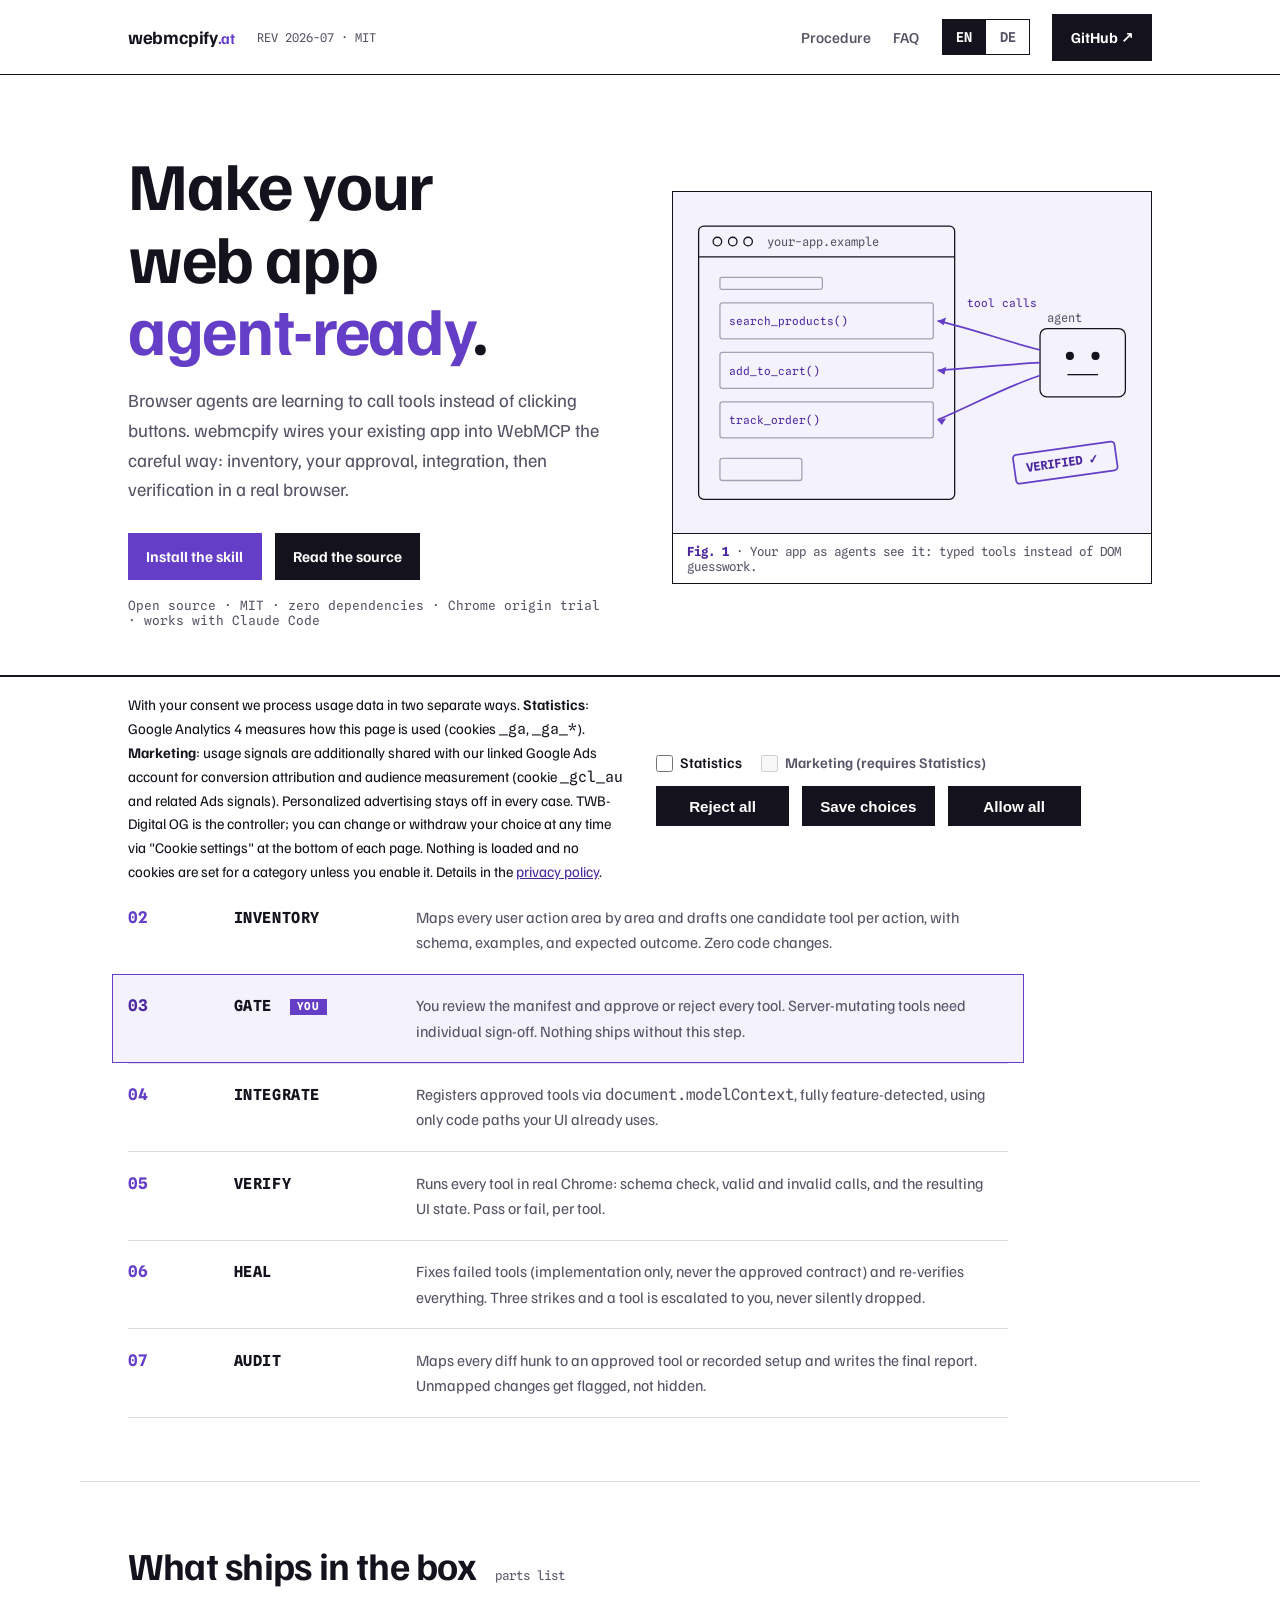
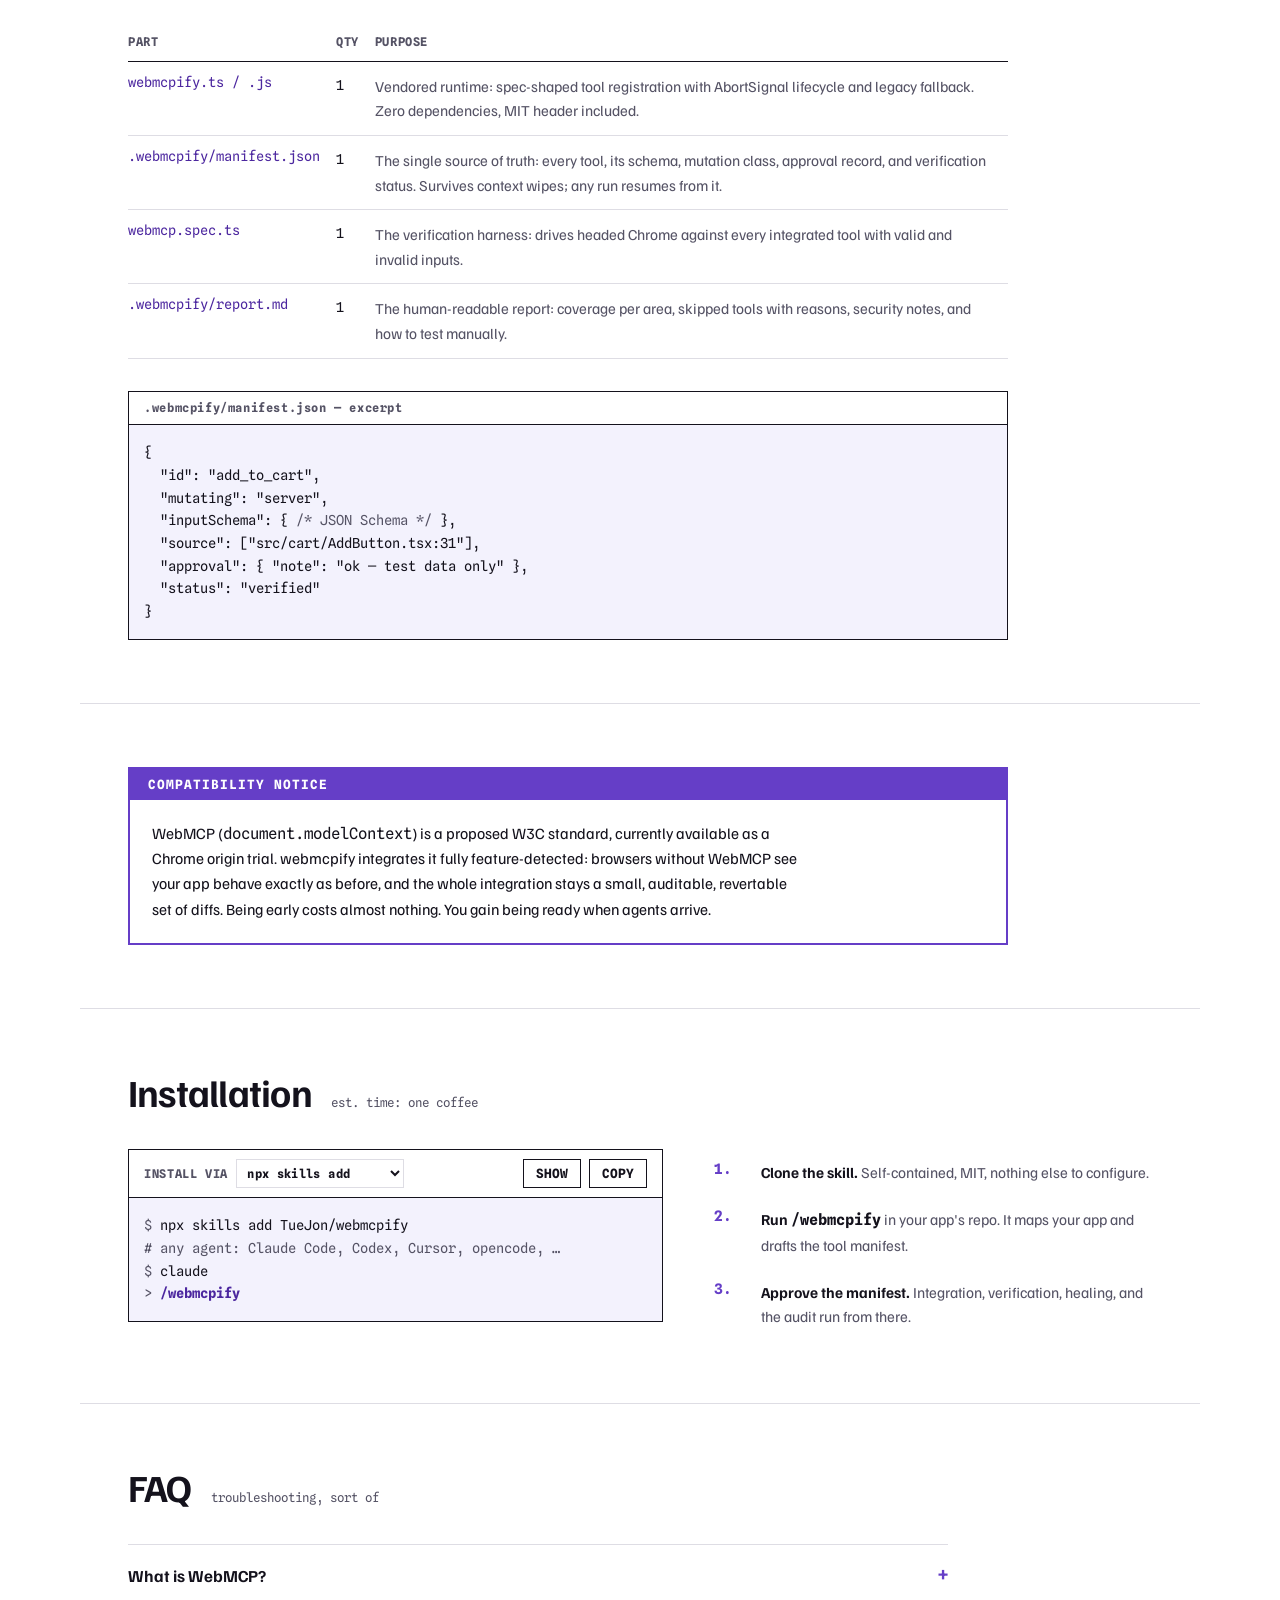
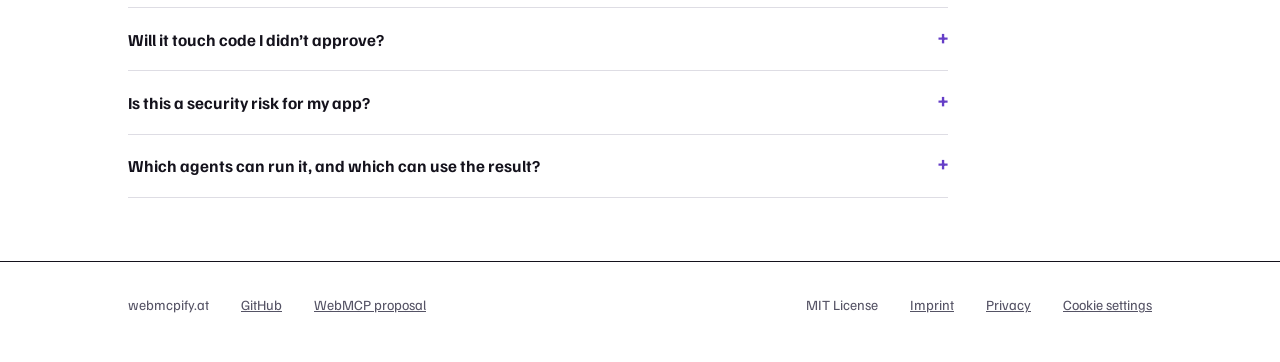
==== de/index.html @ e7c9cb3e "fix: generate the discovery manifest and keep the picker honest without JavaScript - tool contracts " ====
<!DOCTYPE html>
<html lang="de" data-lang="de">
<head>
<meta charset="UTF-8">
<meta name="viewport" content="width=device-width, initial-scale=1.0">
<title>webmcpify — mach deine Web-App agent-ready mit WebMCP</title>
<meta name="description" content="webmcpify verbindet deine bestehende Web-App mit WebMCP: Inventar, Freigabe, Integration, Verifikation im echten Browser. Open Source, MIT.">
<link rel="canonical" href="https://webmcpify.at/de/">
<meta property="og:type" content="website">
<meta property="og:url" content="https://webmcpify.at/de/">
<meta property="og:site_name" content="webmcpify">
<meta property="og:title" content="webmcpify — mach deine Web-App agent-ready mit WebMCP">
<meta property="og:description" content="webmcpify verbindet deine bestehende Web-App mit WebMCP: Inventar, Freigabe, Integration, Verifikation im echten Browser. Open Source, MIT.">
<meta property="og:image" content="https://webmcpify.at/og.png">
<meta property="og:image:alt" content="webmcpify — mach deine Web-App agent-ready mit WebMCP">
<meta property="og:image:width" content="1200">
<meta property="og:image:height" content="630">
<meta property="og:locale" content="de_AT">
<meta property="og:locale:alternate" content="en_US">
<meta name="twitter:card" content="summary_large_image">
<meta name="twitter:title" content="webmcpify — mach deine Web-App agent-ready mit WebMCP">
<meta name="twitter:description" content="webmcpify verbindet deine bestehende Web-App mit WebMCP: Inventar, Freigabe, Integration, Verifikation im echten Browser. Open Source, MIT.">
<meta name="twitter:image" content="https://webmcpify.at/og.png">
<meta name="twitter:image:alt" content="webmcpify — mach deine Web-App agent-ready mit WebMCP">
<link rel="icon" href="/favicon.svg" type="image/svg+xml">
<link rel="icon" href="/favicon.ico" sizes="16x16 32x32 48x48">
<link rel="icon" href="/icon-192.png" type="image/png" sizes="192x192">
<link rel="apple-touch-icon" href="/apple-touch-icon.png">
<link rel="alternate" hreflang="en" href="https://webmcpify.at/">
<link rel="alternate" hreflang="de" href="https://webmcpify.at/de/">
<link rel="alternate" hreflang="x-default" href="https://webmcpify.at/">
<link rel="webmcp" href="/.well-known/webmcp" type="application/json">
<!-- No scripting: the picker cannot swap the block and COPY cannot reach the
     clipboard, so the whole control row goes and every route is listed instead. -->
<noscript><style>#install-picker .cmd-label { display: none; } .alt-routes { display: block; }</style></noscript>
<script type="application/ld+json">
{
  "@context": "https://schema.org",
  "@type": "SoftwareApplication",
  "name": "webmcpify",
  "url": "https://webmcpify.at/",
  "description": "webmcpify wires your existing web app into WebMCP: inventory, approval, integration, real-browser verification. Open source, MIT.",
  "applicationCategory": "DeveloperApplication",
  "operatingSystem": "Any (agent skill for Claude Code and compatible coding agents)",
  "license": "https://opensource.org/license/MIT",
  "offers": { "@type": "Offer", "price": "0", "priceCurrency": "EUR" },
  "author": { "@type": "Person", "name": "Jonas Tüchler", "url": "https://jonastuechler.at" },
  "publisher": { "@type": "Organization", "name": "TWB-Digital OG", "url": "https://twb-digital.at" },
  "sameAs": ["https://github.com/TueJon/webmcpify"]
}
</script>
<script type="application/ld+json" id="faq-schema">{"@context": "https://schema.org", "@type": "FAQPage", "mainEntity": [{"@type": "Question", "name": "Was ist WebMCP?", "acceptedAnswer": {"@type": "Answer", "text": "Ein vorgeschlagener Webstandard (W3C Web Machine Learning CG), mit dem eine Seite typisierte Tools registriert, die Browser-KI-Agents aufrufen können, statt das DOM zu scrapen. Läuft aktuell als Chrome Origin Trial."}}, {"@type": "Question", "name": "Fasst webmcpify Code an, den ich nicht freigegeben habe?", "acceptedAnswer": {"@type": "Answer", "text": "Nein. Jeder Diff-Hunk muss einem freigegebenen Tool oder dokumentiertem Setup zuordenbar sein; alles andere flaggt die Audit-Phase im Report. Dateien, die vor dem Run dirty waren, werden nie angefasst."}}, {"@type": "Question", "name": "Ist das ein Sicherheitsrisiko für meine App?", "acceptedAnswer": {"@type": "Answer", "text": "Tools dürfen nur Code-Pfade aufrufen, die deine UI ohnehin nutzt: gleiche Endpoints, gleiche Validierung, gleiche Auth. Dein Server bleibt die einzige Trust Boundary, und mutierende Tools brauchen explizite Freigabe pro Tool."}}, {"@type": "Question", "name": "Welche Agents können webmcpify ausführen, und welche das Ergebnis nutzen?", "acceptedAnswer": {"@type": "Answer", "text": "Die Pipeline läuft als Claude-Code-Skill. Das Ergebnis ist reine, dependency-freie WebMCP-Integration: jeder Browser-Agent, der WebMCP spricht, kann deine Tools aufrufen."}}]}</script>
<link rel="stylesheet" href="/fonts/fonts.css">
<style>
  :root {
    --bg: oklch(1 0 0);
    --ink: oklch(0.19 0.02 290);
    --muted: oklch(0.45 0.03 290);
    --hairline: oklch(0.9 0.01 290);
    --primary: oklch(0.49 0.2 290);
    --primary-ink: oklch(0.4 0.18 290);
    --tint: oklch(0.965 0.015 290);
    --z-nav: 10;
    --z-toast: 40;
    --z-consent: 50;
    --font-sans: "Familjen Grotesk", "Segoe UI", system-ui, sans-serif;
    --font-mono: "Spline Sans Mono", ui-monospace, monospace;
  }
  * { margin: 0; padding: 0; box-sizing: border-box; }
  body {
    background: var(--bg); color: var(--ink);
    font-family: var(--font-sans); font-size: 1.0625rem; line-height: 1.62;
    -webkit-font-smoothing: antialiased;
  }
  ::selection { background: var(--primary); color: white; }
  a { color: inherit; }
  code, pre { font-family: var(--font-mono); }
  h1, h2, h3 { text-wrap: balance; line-height: 1.08; letter-spacing: -0.02em; }
  p { max-width: 64ch; text-wrap: pretty; }
  :focus-visible { outline: 2px solid var(--primary); outline-offset: 3px; }

  :where([data-lang="en"]) :where([lang="de"]) { display: none !important; }
  :where([data-lang="de"]) :where([lang="en"]) { display: none !important; }

  .wrap { max-width: 1120px; margin-inline: auto; padding-inline: clamp(1.25rem, 4vw, 3rem); }

  /* ---------- Nav ---------- */
  header { border-bottom: 1px solid var(--ink); background: var(--bg); position: sticky; top: 0; z-index: var(--z-nav); }
  .nav { display: flex; align-items: center; gap: 1.4rem; padding-block: 0.85rem; }
  .wordmark { font-weight: 700; font-size: 1.15rem; letter-spacing: -0.02em; text-decoration: none; }
  .wordmark small { color: var(--primary); font-weight: 700; }
  .doc-no { font: 400 0.75rem var(--font-mono); color: var(--muted); }
  .nav-spacer { flex: 1; }
  .nav a.ghost { text-decoration: none; color: var(--muted); font-weight: 500; font-size: 0.95rem; }
  .nav a.ghost:hover { color: var(--ink); }
  @media (max-width: 680px) { .nav a.ghost, .doc-no { display: none; } .nav { gap: 0.9rem; } }
  .lang-toggle { flex-shrink: 0; }
  .btn { white-space: nowrap; }
  @media (max-width: 420px) {
    .wordmark .tld, .wordmark small { display: none; }
    .nav { gap: 0.6rem; }
    .nav .btn { padding: 0.45rem 0.7rem; font-size: 0.85rem; }
    .lang-toggle button { padding: 0.45rem 0.55rem; font-size: 0.75rem; }
    .wordmark { font-size: 1rem; }
  }
  .lang-toggle { display: flex; border: 1px solid var(--ink); overflow: hidden; }
  .lang-toggle button {
    font: 600 0.85rem var(--font-mono); background: var(--bg); border: 0; color: var(--muted);
    padding: 0.55rem 0.85rem; cursor: pointer;
  }
  .lang-toggle button[aria-pressed="true"] { background: var(--ink); color: var(--bg); }
  .btn {
    display: inline-flex; align-items: center; gap: 0.5rem; background: var(--ink); color: var(--bg);
    font-weight: 700; font-size: 0.95rem; text-decoration: none; padding: 0.7rem 1.15rem; border: 0; cursor: pointer;
  }
  .btn:hover { background: var(--primary); }
  .btn.primary { background: var(--primary); color: white; }
  .btn.primary:hover { background: var(--primary-ink); }

  /* ---------- Hero ---------- */
  .hero { padding-block: clamp(3rem, 8vh, 6rem) clamp(2.5rem, 6vh, 4.5rem); }
  .hero-grid {
    display: grid; grid-template-columns: minmax(0, 1fr) minmax(0, 1fr);
    gap: clamp(2rem, 5vw, 4rem); align-items: center;
  }
  @media (max-width: 920px) { .hero-grid { grid-template-columns: minmax(0, 1fr); } }
  .hero h1 { font-size: clamp(2.5rem, 5.4vw, 4.2rem); font-weight: 700; }
  .hero h1 .u { color: var(--primary); }
  .hero .lede { margin-top: 1.25rem; font-size: 1.15rem; color: var(--muted); }
  .hero-ctas { margin-top: 1.8rem; display: flex; flex-wrap: wrap; gap: 0.8rem; align-items: center; }
  .hero-fine { margin-top: 1.1rem; font: 400 0.8rem var(--font-mono); color: var(--muted); }

  figure.fig { border: 1px solid var(--ink); }
  .fig svg { display: block; width: 100%; height: auto; background: var(--tint); }
  .fig figcaption {
    border-top: 1px solid var(--ink); padding: 0.6rem 0.9rem;
    font: 400 0.78rem var(--font-mono); color: var(--muted);
  }
  .fig figcaption b { color: var(--primary-ink); font-weight: 700; }

  /* ---------- Section scaffolding ---------- */
  section { padding-block: clamp(3rem, 7vh, 5.5rem); border-top: 1px solid var(--hairline); }
  .sec-head { margin-bottom: 2.2rem; display: flex; align-items: baseline; gap: 1.2rem; flex-wrap: wrap; }
  .sec-head h2 { font-size: clamp(1.7rem, 3.2vw, 2.4rem); font-weight: 700; }
  .sec-head .mono-tag { font: 400 0.78rem var(--font-mono); color: var(--muted); }
  .sec-lede { color: var(--muted); margin-bottom: 2rem; margin-top: -1.2rem; }

  /* ---------- Procedure ---------- */
  .proc { list-style: none; max-width: 880px; }
  .proc li {
    display: grid; grid-template-columns: 5.2rem minmax(14ch, 16ch) 1fr;
    gap: 1.4rem; padding-block: 1.15rem; border-top: 1px solid var(--hairline);
    align-items: baseline;
  }
  .proc li:last-child { border-bottom: 1px solid var(--hairline); }
  @media (max-width: 700px) { .proc li { grid-template-columns: 3.4rem 1fr; } .proc li p { grid-column: 2; } }
  .proc .no { font: 700 1rem var(--font-mono); color: var(--primary); }
  .proc h3 { font: 700 0.95rem var(--font-mono); letter-spacing: 0.04em; }
  .proc p { color: var(--muted); font-size: 0.98rem; }
  .proc li.gate { background: var(--tint); outline: 1px solid var(--primary); outline-offset: -1px; padding-inline: 1rem; margin-inline: -1rem; }
  .proc li.gate .no { color: var(--primary-ink); }
  .proc li.gate h3 span.badge {
    display: inline-block; background: var(--primary); color: white; font-size: 0.68rem;
    padding: 0.1rem 0.45rem; margin-left: 0.5rem; letter-spacing: 0.06em; vertical-align: 0.1em;
  }

  /* ---------- Parts list ---------- */
  .scrollx { overflow-x: auto; max-width: 880px; }
  .parts { width: 100%; min-width: 560px; border-collapse: collapse; font-size: 0.95rem; }
  .parts th, .parts td { text-align: left; padding: 0.75rem 1rem 0.75rem 0; border-bottom: 1px solid var(--hairline); vertical-align: top; }
  .parts th { font: 700 0.75rem var(--font-mono); letter-spacing: 0.05em; color: var(--muted); border-bottom: 1px solid var(--ink); }
  .parts td:first-child { font: 400 0.85rem var(--font-mono); color: var(--primary-ink); white-space: nowrap; }
  .parts td:last-child { color: var(--muted); }
  .parts .qty { font-family: var(--font-mono); font-size: 0.85rem; }

  /* ---------- Notice ---------- */
  .notice { border: 2px solid var(--primary); max-width: 880px; }
  .notice-head {
    background: var(--primary); color: white; padding: 0.5rem 1.1rem;
    font: 700 0.8rem var(--font-mono); letter-spacing: 0.08em;
  }
  .notice-body { padding: 1.3rem 1.4rem; }
  .notice-body p { color: var(--ink); font-size: 0.98rem; max-width: 72ch; }
  .notice-body a { color: var(--primary-ink); }

  /* ---------- Install ---------- */
  .install-grid { display: grid; grid-template-columns: minmax(0, 1.1fr) minmax(0, 0.9fr); gap: clamp(2rem, 4vw, 3.5rem); align-items: start; }
  @media (max-width: 920px) { .install-grid { grid-template-columns: minmax(0, 1fr); } }
  .cmd { border: 1px solid var(--ink); }
  .cmd-label {
    display: flex; justify-content: space-between; align-items: center; gap: 1rem;
    padding: 0.55rem 0.95rem; border-bottom: 1px solid var(--ink);
    font: 700 0.75rem var(--font-mono); letter-spacing: 0.05em; color: var(--muted);
  }
  .cmd pre { padding: 1rem 0.95rem; font-size: 0.86rem; line-height: 1.65; overflow-x: auto; background: var(--tint); }
  .cmd .c { color: var(--muted); }
  .cmd .p { color: var(--primary-ink); font-weight: 700; }
  .copy-btn {
    font: 700 0.8rem var(--font-mono); color: var(--ink); background: var(--bg);
    border: 1px solid var(--ink); padding: 0.4rem 0.75rem; cursor: pointer;
  }
  .copy-btn:hover { background: var(--ink); color: var(--bg); }
  .cmd-pick, .cmd-actions { display: flex; align-items: center; gap: 0.5rem; min-width: 0; }
  .alt-routes { display: none; padding: 0.75rem 0.95rem; border-top: 1px solid var(--hairline); font-size: 0.86rem; color: var(--muted); }
  .alt-routes code { font-size: 0.85em; color: var(--ink); }
  .cmd-pick select {
    font: 700 0.75rem var(--font-mono); letter-spacing: 0.03em; color: var(--ink);
    background: var(--bg); border: 1px solid var(--hairline); padding: 0.3rem 0.4rem; cursor: pointer;
  }
  /* Own rule: browsers without the WebMCP pseudo-class drop it, not the block above. */
  .cmd:tool-form-active { outline: 2px solid var(--primary); outline-offset: 2px; }
  .after-install { list-style: none; }
  .after-install li { display: grid; grid-template-columns: 2rem 1fr; gap: 0.9rem; padding-block: 0.7rem; }
  .after-install .no { font: 700 0.9rem var(--font-mono); color: var(--primary); }
  .after-install p { color: var(--muted); font-size: 0.95rem; }
  .after-install b { color: var(--ink); }

  /* ---------- FAQ ---------- */
  .faq { max-width: 820px; }
  .faq details { border-top: 1px solid var(--hairline); }
  .faq details:last-child { border-bottom: 1px solid var(--hairline); }
  .faq summary {
    cursor: pointer; list-style: none; display: flex; justify-content: space-between; gap: 1rem;
    padding-block: 1.1rem; font-weight: 700; font-size: 1.05rem;
  }
  .faq summary::-webkit-details-marker { display: none; }
  .faq summary::after { content: "+"; font-family: var(--font-mono); color: var(--primary); }
  .faq details[open] summary::after { content: "–"; }
  .faq details p { color: var(--muted); padding-bottom: 1.2rem; font-size: 0.98rem; }

  footer { border-top: 1px solid var(--ink); padding-block: 2rem 2.8rem; }
  .foot { display: flex; flex-wrap: wrap; gap: 0.8rem 2rem; color: var(--muted); font-size: 0.88rem; }
  .foot a { color: var(--muted); }
  .foot a:hover { color: var(--ink); }
  .foot .fill { flex: 1; }

  .toast {
    position: fixed; bottom: 1.4rem; left: 50%; translate: -50% 0; z-index: var(--z-toast);
    background: var(--ink); color: var(--bg); font: 700 0.85rem var(--font-mono);
    padding: 0.6rem 1.1rem; opacity: 0; pointer-events: none; transition: opacity 0.2s ease-out;
  }
  .toast.show { opacity: 1; }

  /* Consent banner: non-modal (page, imprint, and privacy stay reachable),
     all actions identical .btn styling — equal visual weight by design. */
  .consent {
    position: fixed; inset: auto 0 0 0; z-index: var(--z-consent);
    background: var(--bg); border-top: 2px solid var(--ink);
  }
  .consent-inner { display: flex; flex-wrap: wrap; gap: 0.9rem 2rem; align-items: center; padding-block: 1rem; max-height: calc(100dvh - 2rem); overflow-y: auto; }
  .consent-text { font-size: 0.92rem; max-width: 62ch; flex: 1 1 34ch; }
  .consent-text a { color: var(--primary-ink); }
  .consent-controls { display: flex; flex-direction: column; gap: 0.7rem; }
  .consent-cats { display: flex; gap: 1.2rem; flex-wrap: wrap; border: 0; padding: 0; margin: 0; }
  .consent-cat { display: inline-flex; align-items: center; gap: 0.45rem; font-weight: 600; font-size: 0.92rem; cursor: pointer; }
  .consent-cat:has(input:disabled) { color: var(--muted); cursor: not-allowed; }
  .consent-cat input { width: 1.05rem; height: 1.05rem; accent-color: var(--primary); margin: 0; }
  /* Grid, not wrapping flex: a wrapped flex line distributes free space on
     its own, so a lone "Allow all" would stretch across a full row and read
     as the prominent option. Equal columns, or equal full-width rows. */
  .consent-actions { display: grid; grid-template-columns: repeat(3, minmax(0, 1fr)); gap: 0.8rem; }
  .consent-actions .btn { justify-content: center; }
  @media (max-width: 560px) { .consent-actions { grid-template-columns: minmax(0, 1fr); } }
  .sr-only { position: absolute; width: 1px; height: 1px; padding: 0; margin: -1px; overflow: hidden; clip-path: inset(50%); white-space: nowrap; }
  .foot-btn {
    font: inherit; color: var(--muted); background: none; border: 0; padding: 0;
    cursor: pointer; text-decoration: underline;
  }
  .foot-btn:hover { color: var(--ink); }

  /* Diagram stroke-draw: decorative enhancement, fully drawn by default */
  @supports ((animation-timeline: scroll()) and (animation-range: 0% 100%)) {
    @media not (prefers-reduced-motion: reduce) {
      .draw {
        stroke-dasharray: 620; stroke-dashoffset: 0;
        animation: draw auto linear both;
        animation-timeline: view();
        animation-range: entry 0% entry 90%;
      }
      @keyframes draw { from { stroke-dashoffset: 620; } to { stroke-dashoffset: 0; } }
    }
  }
</style>
</head>
<body>

<header>
  <div class="wrap nav">
    <a class="wordmark" href="#">webmcpify<small>.at</small></a>
    <span class="doc-no" aria-hidden="true">REV 2026-07 · MIT</span>
    <span class="nav-spacer"></span>
    <a class="ghost" href="#procedure"><span lang="en">Procedure</span><span lang="de">Ablauf</span></a>
    <a class="ghost" href="#faq">FAQ</a>
    <div class="lang-toggle" role="group" aria-label="Sprache">
      <button type="button" data-set-lang="en" aria-pressed="false">EN</button>
      <button type="button" data-set-lang="de" aria-pressed="true">DE</button>
    </div>
    <a class="btn" data-measure="github-outbound" href="https://github.com/TueJon/webmcpify" target="_blank" rel="noopener">GitHub ↗</a>
  </div>
</header>

<main>
  <!-- ============ HERO ============ -->
  <div class="hero wrap">
    <div class="hero-grid">
      <div>
        <h1>
          <span lang="en">Make your web app <span class="u">agent-ready</span>.</span>
          <span lang="de">Mach deine Web-App <span class="u">agent-ready</span>.</span>
        </h1>
        <p class="lede">
          <span lang="en">Browser agents are learning to call tools instead of clicking
          buttons. webmcpify wires your existing app into WebMCP the careful way:
          inventory, your approval, integration, then verification in a real browser.</span>
          <span lang="de">Browser-Agents lernen gerade, Tools aufzurufen statt Buttons zu
          klicken. webmcpify verdrahtet deine bestehende App sauber mit WebMCP:
          Inventur, deine Freigabe, Integration, dann Verifikation im echten Browser.</span>
        </p>
        <div class="hero-ctas">
          <a class="btn primary" href="#install"><span lang="en">Install the skill</span><span lang="de">Skill installieren</span></a>
          <a class="btn" data-measure="github-outbound" href="https://github.com/TueJon/webmcpify" target="_blank" rel="noopener"><span lang="en">Read the source</span><span lang="de">Quellcode lesen</span></a>
        </div>
        <p class="hero-fine">
          <span lang="en">Open source · MIT · zero dependencies · Chrome origin trial · works with Claude Code</span>
          <span lang="de">Open Source · MIT · null Dependencies · Chrome Origin Trial · läuft mit Claude Code</span>
        </p>
      </div>

      <figure class="fig">
        <svg viewBox="0 0 560 400" role="img" aria-labelledby="fig1-title">
          <title id="fig1-title">Diagramm: eine Browser-App stellt einem KI-Agent typisierte Tools bereit</title>
          <!-- browser window -->
          <g fill="none" stroke="oklch(0.19 0.02 290)" stroke-width="1.5">
            <rect x="30" y="40" width="300" height="320" rx="6"/>
            <line x1="30" y1="76" x2="330" y2="76"/>
            <circle cx="52" cy="58" r="5"/><circle cx="70" cy="58" r="5"/><circle cx="88" cy="58" r="5"/>
          </g>
          <text x="110" y="63" font-family="Spline Sans Mono, monospace" font-size="14" fill="oklch(0.45 0.03 290)">your-app.example</text>
          <!-- app skeleton -->
          <g fill="none" stroke="oklch(0.72 0.02 290)" stroke-width="1.5">
            <rect x="55" y="100" width="120" height="14" rx="2"/>
            <rect x="55" y="130" width="250" height="42" rx="3"/>
            <rect x="55" y="188" width="250" height="42" rx="3"/>
            <rect x="55" y="246" width="250" height="42" rx="3"/>
            <rect x="55" y="312" width="96" height="26" rx="3"/>
          </g>
          <!-- tool anchors -->
          <g font-family="Spline Sans Mono, monospace" font-size="13" fill="oklch(0.4 0.18 290)">
            <text x="66" y="156">search_products()</text>
            <text x="66" y="214">add_to_cart()</text>
            <text x="66" y="272">track_order()</text>
          </g>
          <!-- agent node -->
          <g fill="none" stroke="oklch(0.19 0.02 290)" stroke-width="1.5">
            <rect x="430" y="160" width="100" height="80" rx="8"/>
            <circle cx="465" cy="192" r="4" fill="oklch(0.19 0.02 290)"/>
            <circle cx="495" cy="192" r="4" fill="oklch(0.19 0.02 290)"/>
            <line x1="462" y1="214" x2="498" y2="214"/>
          </g>
          <text x="438" y="152" font-family="Spline Sans Mono, monospace" font-size="14" fill="oklch(0.45 0.03 290)">agent</text>
          <!-- tool call arrows -->
          <g fill="none" stroke="oklch(0.49 0.2 290)" stroke-width="2">
            <path class="draw" d="M 430 185 C 390 175, 350 160, 310 151"/>
            <path class="draw" d="M 430 200 C 390 202, 350 206, 310 209"/>
            <path class="draw" d="M 430 215 C 390 228, 350 250, 310 267"/>
          </g>
          <g fill="oklch(0.49 0.2 290)">
            <path d="M 310 151 l 10 -4 l -3 9 z"/>
            <path d="M 310 209 l 10 -4 l -2 9 z"/>
            <path d="M 310 267 l 10 -2 l -5 8 z"/>
          </g>
          <text x="345" y="135" font-family="Spline Sans Mono, monospace" font-size="13" fill="oklch(0.4 0.18 290)">tool calls</text>
          <!-- verified stamp -->
          <g transform="rotate(-8 460 320)">
            <rect x="400" y="300" width="120" height="34" rx="4" fill="none" stroke="oklch(0.49 0.2 290)" stroke-width="2"/>
            <text x="414" y="322" font-family="Spline Sans Mono, monospace" font-weight="700" font-size="14" fill="oklch(0.4 0.18 290)">VERIFIED ✓</text>
          </g>
        </svg>
        <figcaption>
          <b>Fig. 1</b>
          <span lang="en"> · Your app as agents see it: typed tools instead of DOM guesswork.</span>
          <span lang="de"> · Deine App aus Agent-Sicht: typisierte Tools statt DOM-Raterei.</span>
        </figcaption>
      </figure>
    </div>
  </div>

  <!-- ============ PROCEDURE ============ -->
  <section class="wrap" id="procedure">
    <div class="sec-head">
      <h2><span lang="en">The procedure</span><span lang="de">Der Ablauf</span></h2>
      <span class="mono-tag"><span lang="en">7 phases · 1 human gate · resumable at any point</span><span lang="de">7 Phasen · 1 Human Gate · jederzeit fortsetzbar</span></span>
    </div>
    <ol class="proc">
      <li>
        <span class="no">01</span>
        <h3>DETECT</h3>
        <p><span lang="en">Identifies your stack, build commands, auth model, and how the app starts locally.</span>
        <span lang="de">Erkennt Stack, Build-Kommandos, Auth-Modell und wie die App lokal startet.</span></p>
      </li>
      <li>
        <span class="no">02</span>
        <h3>INVENTORY</h3>
        <p><span lang="en">Maps every user action area by area and drafts one candidate tool per action, with schema, examples, and expected outcome. Zero code changes.</span>
        <span lang="de">Erfasst jede User-Aktion Bereich für Bereich und entwirft pro Aktion ein Kandidaten-Tool mit Schema, Beispielen und erwartetem Ergebnis. Null Code-Änderungen.</span></p>
      </li>
      <li class="gate">
        <span class="no">03</span>
        <h3>GATE <span class="badge"><span lang="en">YOU</span><span lang="de">DU</span></span></h3>
        <p><span lang="en">You review the manifest and approve or reject every tool. Server-mutating tools need individual sign-off. Nothing ships without this step.</span>
        <span lang="de">Du prüfst das Manifest und gibst jedes Tool frei oder lehnst es ab. Server-mutierende Tools brauchen einzelne Freigabe. Ohne diesen Schritt passiert nichts.</span></p>
      </li>
      <li>
        <span class="no">04</span>
        <h3>INTEGRATE</h3>
        <p><span lang="en">Registers approved tools via <code>document.modelContext</code>, fully feature-detected, using only code paths your UI already uses.</span>
        <span lang="de">Registriert freigegebene Tools via <code>document.modelContext</code>, vollständig feature-detected, nur über Code-Pfade, die deine UI ohnehin nutzt.</span></p>
      </li>
      <li>
        <span class="no">05</span>
        <h3>VERIFY</h3>
        <p><span lang="en">Runs every tool in real Chrome: schema check, valid and invalid calls, and the resulting UI state. Pass or fail, per tool.</span>
        <span lang="de">Führt jedes Tool im echten Chrome aus: Schema-Check, gültige und ungültige Calls, resultierender UI-State. Pass oder Fail, pro Tool.</span></p>
      </li>
      <li>
        <span class="no">06</span>
        <h3>HEAL</h3>
        <p><span lang="en">Fixes failed tools (implementation only, never the approved contract) and re-verifies everything. Three strikes and a tool is escalated to you, never silently dropped.</span>
        <span lang="de">Repariert fehlgeschlagene Tools (nur Implementierung, nie den freigegebenen Vertrag) und re-verifiziert alles. Nach drei Versuchen wird eskaliert, nie still verworfen.</span></p>
      </li>
      <li>
        <span class="no">07</span>
        <h3>AUDIT</h3>
        <p><span lang="en">Maps every diff hunk to an approved tool or recorded setup and writes the final report. Unmapped changes get flagged, not hidden.</span>
        <span lang="de">Ordnet jeden Diff-Hunk einem freigegebenen Tool oder dokumentiertem Setup zu und schreibt den Abschlussreport. Nicht zuordenbare Änderungen werden geflaggt, nicht versteckt.</span></p>
      </li>
    </ol>
  </section>

  <!-- ============ PARTS LIST ============ -->
  <section class="wrap">
    <div class="sec-head">
      <h2><span lang="en">What ships in the box</span><span lang="de">Was in der Box steckt</span></h2>
      <span class="mono-tag"><span lang="en">parts list</span><span lang="de">Stückliste</span></span>
    </div>
    <div class="scrollx"><table class="parts">
      <thead>
        <tr>
          <th scope="col"><span lang="en">PART</span><span lang="de">TEIL</span></th>
          <th scope="col"><span lang="en">QTY</span><span lang="de">MENGE</span></th>
          <th scope="col"><span lang="en">PURPOSE</span><span lang="de">ZWECK</span></th>
        </tr>
      </thead>
      <tbody>
        <tr>
          <td>webmcpify.ts / .js</td>
          <td class="qty">1</td>
          <td><span lang="en">Vendored runtime: spec-shaped tool registration with AbortSignal lifecycle and legacy fallback. Zero dependencies, MIT header included.</span>
          <span lang="de">Vendorte Runtime: spec-konforme Tool-Registrierung mit AbortSignal-Lifecycle und Legacy-Fallback. Null Dependencies, MIT-Header inklusive.</span></td>
        </tr>
        <tr>
          <td>.webmcpify/manifest.json</td>
          <td class="qty">1</td>
          <td><span lang="en">The single source of truth: every tool, its schema, mutation class, approval record, and verification status. Survives context wipes; any run resumes from it.</span>
          <span lang="de">Die Single Source of Truth: jedes Tool, sein Schema, seine Mutationsklasse, Freigabe und Verifikationsstatus. Übersteht Context-Wipes; jeder Run setzt daran an.</span></td>
        </tr>
        <tr>
          <td>webmcp.spec.ts</td>
          <td class="qty">1</td>
          <td><span lang="en">The verification harness: drives headed Chrome against every integrated tool with valid and invalid inputs.</span>
          <span lang="de">Der Verifikations-Harness: fährt headed Chrome gegen jedes integrierte Tool, mit gültigen und ungültigen Inputs.</span></td>
        </tr>
        <tr>
          <td>.webmcpify/report.md</td>
          <td class="qty">1</td>
          <td><span lang="en">The human-readable report: coverage per area, skipped tools with reasons, security notes, and how to test manually.</span>
          <span lang="de">Der menschenlesbare Report: Abdeckung pro Bereich, übersprungene Tools mit Begründung, Security-Notizen und manuelle Testanleitung.</span></td>
        </tr>
      </tbody>
    </table></div>
    <figure class="cmd" style="max-width: 880px; margin-top: 2rem;">
      <div class="cmd-label">
        <span>.webmcpify/manifest.json — <span lang="en">excerpt</span><span lang="de">Auszug</span></span>
      </div>
      <pre><code>{
  "id": "add_to_cart",
  "mutating": "server",
  "inputSchema": { <span style="color: var(--muted);">/* JSON Schema */</span> },
  "source": ["src/cart/AddButton.tsx:31"],
  "approval": { "note": "ok — test data only" },
  "status": "verified"
}</code></pre>
    </figure>
  </section>

  <!-- ============ NOTICE ============ -->
  <section class="wrap">
    <div class="notice">
      <div class="notice-head"><span lang="en">COMPATIBILITY NOTICE</span><span lang="de">KOMPATIBILITÄTSHINWEIS</span></div>
      <div class="notice-body">
        <p>
          <span lang="en">WebMCP (<code>document.modelContext</code>) is a proposed W3C
          standard, currently available as a Chrome origin trial. webmcpify integrates it
          fully feature-detected: browsers without WebMCP see your app behave exactly as
          before, and the whole integration stays a small, auditable, revertable set of
          diffs. Being early costs almost nothing. You gain being ready when agents arrive.</span>
          <span lang="de">WebMCP (<code>document.modelContext</code>) ist ein
          vorgeschlagener W3C-Standard, derzeit als Chrome Origin Trial verfügbar.
          webmcpify integriert ihn vollständig feature-detected: Browser ohne WebMCP sehen
          deine App exakt wie bisher, und die gesamte Integration bleibt ein kleines,
          auditierbares, revertierbares Set an Diffs. Früh dran zu sein kostet fast nichts. Bereit
          zu sein, wenn die Agents kommen, ist der Gewinn.</span>
        </p>
      </div>
    </div>
  </section>

  <!-- ============ INSTALL ============ -->
  <section class="wrap" id="install">
    <div class="sec-head">
      <h2><span lang="en">Installation</span><span lang="de">Installation</span></h2>
      <span class="mono-tag"><span lang="en">est. time: one coffee</span><span lang="de">Dauer: ein Kaffee</span></span>
    </div>
    <div class="install-grid">
      <!-- Declarative WebMCP tool: the browser derives the schema from the select,
           so agents can switch the shown command through the same submit path a
           human uses. Read-only display change, hence toolautosubmit. -->
      <form class="cmd" id="install-picker"
            toolname="show_install_command"
            tooldescription="Switches the install command shown in the Installation section of webmcpify.at to the variant for a given agent setup. Page-local display change; nothing is sent anywhere."
            toolautosubmit="">
        <div class="cmd-label">
          <span class="cmd-pick">
            <label for="install-agent"><span lang="en">INSTALL VIA</span><span lang="de">INSTALLATION VIA</span></label>
            <select id="install-agent" name="agent" required
                    toolparamdescription="Install route to display: npx (skills CLI, works with any agent), plugin (Claude Code plugin marketplace), git (manual clone)">
              <option value="npx" selected>npx skills add</option>
              <option value="plugin">Claude Code plugin</option>
              <option value="git">git clone</option>
            </select>
          </span>
          <span class="cmd-actions">
            <button class="copy-btn" type="submit" data-install-show>
              <span lang="en">SHOW</span><span lang="de">ZEIGEN</span>
            </button>
            <button class="copy-btn" type="button" data-copy="npx skills add TueJon/webmcpify">
              <span lang="en">COPY</span><span lang="de">KOPIEREN</span>
            </button>
          </span>
        </div>
        <pre aria-live="polite"><code><span class="c">$</span> npx skills add TueJon/webmcpify
<span class="c"># any agent: Claude Code, Codex, Cursor, opencode, …</span>
<span class="c">$</span> claude
<span class="c">&gt;</span> <span class="p">/webmcpify</span></code></pre>
        <!-- Without scripting the picker cannot swap the block, so it is hidden
             (see the noscript rule in <head>) and every route is listed here. -->
        <p class="alt-routes">
          <span lang="en">Claude Code plugin: <code>/plugin marketplace add TueJon/webmcpify</code>, then <code>/plugin install webmcpify@webmcpify</code>. Manual: <code>git clone https://github.com/TueJon/webmcpify ~/.claude/skills/webmcpify</code>.</span>
          <span lang="de">Claude-Code-Plugin: <code>/plugin marketplace add TueJon/webmcpify</code>, dann <code>/plugin install webmcpify@webmcpify</code>. Manuell: <code>git clone https://github.com/TueJon/webmcpify ~/.claude/skills/webmcpify</code>.</span>
        </p>
      </form>
      <ol class="after-install">
        <li>
          <span class="no">1.</span>
          <p><span lang="en"><b>Clone the skill.</b> Self-contained, MIT, nothing else to configure.</span>
          <span lang="de"><b>Skill klonen.</b> Self-contained, MIT, sonst nichts zu konfigurieren.</span></p>
        </li>
        <li>
          <span class="no">2.</span>
          <p><span lang="en"><b>Run <code>/webmcpify</code></b> in your app's repo. It maps your app and drafts the tool manifest.</span>
          <span lang="de"><b><code>/webmcpify</code> ausführen</b> im Repo deiner App. Es erfasst deine App und entwirft das Tool-Manifest.</span></p>
        </li>
        <li>
          <span class="no">3.</span>
          <p><span lang="en"><b>Approve the manifest.</b> Integration, verification, healing, and the audit run from there.</span>
          <span lang="de"><b>Manifest freigeben.</b> Integration, Verifikation, Healing und Audit laufen ab da automatisch.</span></p>
        </li>
      </ol>
    </div>
  </section>

  <!-- ============ FAQ ============ -->
  <section class="wrap" id="faq">
    <div class="sec-head">
      <h2>FAQ</h2>
      <span class="mono-tag"><span lang="en">troubleshooting, sort of</span><span lang="de">Troubleshooting, quasi</span></span>
    </div>
    <div class="faq">
      <details>
        <summary><span lang="en">What is WebMCP?</span><span lang="de">Was ist WebMCP?</span></summary>
        <p><span lang="en">A proposed web standard (W3C Web Machine Learning CG) that lets a page register typed tools browser AI agents can call instead of screen-scraping your DOM. It’s currently running as a Chrome origin trial.</span>
        <span lang="de">Ein vorgeschlagener Webstandard (W3C Web Machine Learning CG), mit dem eine Seite typisierte Tools registriert, die Browser-KI-Agents aufrufen können, statt dein DOM zu scrapen. Läuft aktuell als Chrome Origin Trial.</span></p>
      </details>
      <details>
        <summary><span lang="en">Will it touch code I didn’t approve?</span><span lang="de">Fasst es Code an, den ich nicht freigegeben habe?</span></summary>
        <p><span lang="en">No. Every diff hunk must map to an approved tool or recorded setup; the audit phase flags anything else in the report. Files that were dirty before the run are never modified.</span>
        <span lang="de">Nein. Jeder Diff-Hunk muss einem freigegebenen Tool oder dokumentiertem Setup zuordenbar sein; alles andere flaggt die Audit-Phase im Report. Dateien, die vor dem Run dirty waren, werden nie angefasst.</span></p>
      </details>
      <details>
        <summary><span lang="en">Is this a security risk for my app?</span><span lang="de">Ist das ein Sicherheitsrisiko für meine App?</span></summary>
        <p><span lang="en">Tools may only call code paths your UI already uses: same endpoints, same validation, same auth. Your server remains the only trust boundary. Mutating tools additionally require explicit per-tool human approval, and destructive or payment actions are never exposed in a first integration.</span>
        <span lang="de">Tools dürfen nur Code-Pfade aufrufen, die deine UI ohnehin nutzt: gleiche Endpoints, gleiche Validierung, gleiche Auth. Dein Server bleibt die einzige Trust Boundary. Mutierende Tools brauchen zusätzlich explizite Freigabe pro Tool; destruktive oder Zahlungs-Aktionen werden in einer Erstintegration nie exponiert.</span></p>
      </details>
      <details>
        <summary><span lang="en">Which agents can run it, and which can use the result?</span><span lang="de">Welche Agents führen es aus, und welche nutzen das Ergebnis?</span></summary>
        <p><span lang="en">The pipeline runs as a Claude Code skill. The result is plain, dependency-free WebMCP integration: any browser agent that speaks WebMCP can call your tools, regardless of vendor.</span>
        <span lang="de">Die Pipeline läuft als Claude-Code-Skill. Das Ergebnis ist reine, dependency-freie WebMCP-Integration: jeder Browser-Agent, der WebMCP spricht, kann deine Tools aufrufen, egal von welchem Anbieter.</span></p>
      </details>
    </div>
  </section>
</main>

<footer>
  <div class="wrap foot">
    <span>webmcpify.at</span>
    <a data-measure="github-outbound" href="https://github.com/TueJon/webmcpify" target="_blank" rel="noopener">GitHub</a>
    <a href="https://webmachinelearning.github.io/webmcp/" target="_blank" rel="noopener">WebMCP <span lang="en">proposal</span><span lang="de">Proposal</span></a>
    <span class="fill"></span>
    <span>MIT License</span>
    <a href="/imprint.html"><span lang="en">Imprint</span><span lang="de">Impressum</span></a>
    <a href="/privacy.html"><span lang="en">Privacy</span><span lang="de">Datenschutz</span></a>
    <button type="button" class="foot-btn" data-consent-open hidden><span lang="en">Cookie settings</span><span lang="de">Cookie-Einstellungen</span></button>
  </div>
</footer>

<div class="consent" id="consent" role="region" aria-label="Cookie consent" hidden>
  <div class="wrap consent-inner">
    <p class="consent-text">
      <span lang="en">With your consent we process usage data in two separate ways.
      <b>Statistics</b>: Google Analytics 4 measures how this page is used (cookies
      <code>_ga</code>, <code>_ga_*</code>). <b>Marketing</b>: usage signals are
      additionally shared with our linked Google Ads account for conversion attribution
      and audience measurement (cookie <code>_gcl_au</code> and related Ads signals).
      Personalized advertising stays off in every case. TWB-Digital OG is the
      controller; you can change or withdraw your choice at any time via "Cookie
      settings" at the bottom of each page. Nothing is loaded and no cookies
      are set for a category unless you enable it. Details in the
      <a href="/privacy.html">privacy policy</a>.</span>
      <span lang="de">Mit Ihrer Einwilligung verarbeiten wir Nutzungsdaten auf zwei
      getrennten Wegen. <b>Statistik</b>: Google Analytics 4 misst die Nutzung dieser
      Seite (Cookies <code>_ga</code>, <code>_ga_*</code>). <b>Marketing</b>:
      Nutzungssignale werden zusätzlich mit unserem verknüpften Google-Ads-Konto zur
      Conversion-Zuordnung und Zielgruppenmessung geteilt (Cookie <code>_gcl_au</code>
      und verwandte Ads-Signale). Personalisierte Werbung bleibt in jedem Fall
      deaktiviert. Verantwortlicher ist die TWB-Digital OG; Sie können Ihre Wahl
      jederzeit über „Cookie-Einstellungen“ am Ende jeder Seite ändern oder widerrufen.
      Ohne Aktivierung wird für die jeweilige Kategorie nichts geladen und
      kein Cookie gesetzt. Details in der
      <a href="/privacy.html">Datenschutzerklärung</a>.</span>
    </p>
    <div class="consent-controls">
      <fieldset class="consent-cats">
        <legend class="sr-only"><span lang="en">Consent categories</span><span lang="de">Einwilligungskategorien</span></legend>
        <label class="consent-cat">
          <input type="checkbox" data-consent-cat="statistics">
          <span lang="en">Statistics</span><span lang="de">Statistik</span>
        </label>
        <label class="consent-cat">
          <input type="checkbox" data-consent-cat="marketing" disabled>
          <span lang="en">Marketing (requires Statistics)</span><span lang="de">Marketing (setzt Statistik voraus)</span>
        </label>
      </fieldset>
      <div class="consent-actions">
        <button type="button" class="btn" data-consent-decline><span lang="en">Reject all</span><span lang="de">Alle ablehnen</span></button>
        <button type="button" class="btn" data-consent-save><span lang="en">Save choices</span><span lang="de">Auswahl speichern</span></button>
        <button type="button" class="btn" data-consent-accept><span lang="en">Allow all</span><span lang="de">Alle erlauben</span></button>
      </div>
    </div>
  </div>
</div>

<div class="toast" id="toast" role="status"></div>

<script>
  // Renders the language. Persistence is separate and only ever runs on an
  // explicit request (toggle click, WebMCP set_language) — never on the
  // automatic first-load detection (§165(3) TKG strictly-necessary storage).
  const setLang = (l) => {
    document.documentElement.dataset.lang = l;
    document.documentElement.lang = l;
    document.querySelectorAll("[data-set-lang]").forEach(b =>
      b.setAttribute("aria-pressed", String(b.dataset.setLang === l)));
    document.querySelectorAll(".lang-toggle").forEach(g =>
      g.setAttribute("aria-label", l === "de" ? "Sprache" : "Language"));
    const figTitle = document.getElementById("fig1-title");
    if (figTitle) figTitle.textContent = l === "de"
      ? "Diagramm: eine Browser-App stellt einem KI-Agent typisierte Tools bereit"
      : "Diagram: a browser app exposing typed tools to an AI agent";
  };
  const persistLang = (l) => { try { localStorage.setItem("wmcp-lang", l); } catch {} };
  document.querySelectorAll("[data-set-lang]").forEach(b =>
    b.addEventListener("click", () => { setLang(b.dataset.setLang); persistLang(b.dataset.setLang); }));
  let saved = null;
  try { saved = localStorage.getItem("wmcp-lang"); } catch {}
  setLang(saved || (navigator.language?.startsWith("de") ? "de" : "en"));

  // Install-command picker. One submit path for humans and for agents: the
  // declarative WebMCP tool on the form (show_install_command) lands here too.
  const INSTALL_VARIANTS = {
    npx: {
      copy: "npx skills add TueJon/webmcpify",
      html: `<span class="c">$</span> npx skills add TueJon/webmcpify
<span class="c"># any agent: Claude Code, Codex, Cursor, opencode, …</span>
<span class="c">$</span> claude
<span class="c">&gt;</span> <span class="p">/webmcpify</span>`,
    },
    plugin: {
      copy: "/plugin marketplace add TueJon/webmcpify",
      html: `<span class="c"># in Claude Code</span>
<span class="c">&gt;</span> <span class="p">/plugin marketplace add TueJon/webmcpify</span>
<span class="c">&gt;</span> <span class="p">/plugin install webmcpify@webmcpify</span>
<span class="c">&gt;</span> <span class="p">/webmcpify</span>`,
    },
    git: {
      copy: "git clone https://github.com/TueJon/webmcpify ~/.claude/skills/webmcpify",
      html: `<span class="c">$</span> git clone https://github.com/TueJon/webmcpify \\
    ~/.claude/skills/webmcpify
<span class="c">$</span> claude
<span class="c">&gt;</span> <span class="p">/webmcpify</span>`,
    },
  };
  const picker = document.getElementById("install-picker");
  if (picker) {
    const select = picker.querySelector("select[name='agent']");
    const code = picker.querySelector("pre code");
    const copyTarget = picker.querySelector("[data-copy]");
    const showVariant = (key) => {
      const variant = INSTALL_VARIANTS[key];
      if (!variant) return null;
      select.value = key;
      code.innerHTML = variant.html;
      copyTarget.dataset.copy = variant.copy;
      return variant.copy;
    };
    // Humans never need the submit button; agents and keyboard users do.
    select.addEventListener("change", () => picker.requestSubmit());
    picker.addEventListener("submit", (e) => {
      e.preventDefault();
      const key = String(new FormData(picker).get("agent"));
      const shown = showVariant(key);
      if (e.agentInvoked) {
        e.respondWith(Promise.resolve(shown
          ? `Install command shown on the page: ${shown}`
          : `Unknown install route "${key}". Valid values: npx, plugin, git.`));
      }
    });
  }

  const toast = document.getElementById("toast");
  document.querySelectorAll("[data-copy]").forEach(btn => {
    btn.addEventListener("click", async () => {
      let ok = true;
      try {
        await navigator.clipboard.writeText(btn.dataset.copy);
      } catch {
        ok = false;
        const pre = btn.closest("div")?.parentElement?.querySelector("pre");
        if (pre) {
          const range = document.createRange();
          range.selectNodeContents(pre);
          const sel = getSelection();
          sel.removeAllRanges();
          sel.addRange(range);
          try { ok = document.execCommand("copy"); } catch {}
        }
      }
      if (ok) {
        window.dispatchEvent(new CustomEvent("webmcpify:install-copy"));
        // Text is inserted on show so role="status" actually announces it.
        toast.textContent = document.documentElement.lang === "de" ? "Kopiert ✓" : "Copied ✓";
        toast.classList.add("show");
        setTimeout(() => { toast.classList.remove("show"); toast.textContent = ""; }, 1800);
      }
    });
  });
</script>
<script type="module" src="/consent.js"></script>
<script type="module" src="/webmcp/site-tools.js"></script>
</body>
</html>
---- fonts/fonts.css ----
@font-face {
  font-family: 'Familjen Grotesk';
  font-style: italic;
  font-weight: 400 700;
  font-display: swap;
  src: url('/fonts/familjen-grotesk-italic-vietnamese.woff2') format('woff2');
  unicode-range: U+0102-0103, U+0110-0111, U+0128-0129, U+0168-0169, U+01A0-01A1, U+01AF-01B0, U+0300-0301, U+0303-0304, U+0308-0309, U+0323, U+0329, U+1EA0-1EF9, U+20AB;
}
@font-face {
  font-family: 'Familjen Grotesk';
  font-style: italic;
  font-weight: 400 700;
  font-display: swap;
  src: url('/fonts/familjen-grotesk-italic-latin-ext.woff2') format('woff2');
  unicode-range: U+0100-02BA, U+02BD-02C5, U+02C7-02CC, U+02CE-02D7, U+02DD-02FF, U+0304, U+0308, U+0329, U+1D00-1DBF, U+1E00-1E9F, U+1EF2-1EFF, U+2020, U+20A0-20AB, U+20AD-20C0, U+2113, U+2C60-2C7F, U+A720-A7FF;
}
@font-face {
  font-family: 'Familjen Grotesk';
  font-style: italic;
  font-weight: 400 700;
  font-display: swap;
  src: url('/fonts/familjen-grotesk-italic-latin.woff2') format('woff2');
  unicode-range: U+0000-00FF, U+0131, U+0152-0153, U+02BB-02BC, U+02C6, U+02DA, U+02DC, U+0304, U+0308, U+0329, U+2000-206F, U+20AC, U+2122, U+2191, U+2193, U+2212, U+2215, U+FEFF, U+FFFD;
}
@font-face {
  font-family: 'Familjen Grotesk';
  font-style: normal;
  font-weight: 400 700;
  font-display: swap;
  src: url('/fonts/familjen-grotesk-normal-vietnamese.woff2') format('woff2');
  unicode-range: U+0102-0103, U+0110-0111, U+0128-0129, U+0168-0169, U+01A0-01A1, U+01AF-01B0, U+0300-0301, U+0303-0304, U+0308-0309, U+0323, U+0329, U+1EA0-1EF9, U+20AB;
}
@font-face {
  font-family: 'Familjen Grotesk';
  font-style: normal;
  font-weight: 400 700;
  font-display: swap;
  src: url('/fonts/familjen-grotesk-normal-latin-ext.woff2') format('woff2');
  unicode-range: U+0100-02BA, U+02BD-02C5, U+02C7-02CC, U+02CE-02D7, U+02DD-02FF, U+0304, U+0308, U+0329, U+1D00-1DBF, U+1E00-1E9F, U+1EF2-1EFF, U+2020, U+20A0-20AB, U+20AD-20C0, U+2113, U+2C60-2C7F, U+A720-A7FF;
}
@font-face {
  font-family: 'Familjen Grotesk';
  font-style: normal;
  font-weight: 400 700;
  font-display: swap;
  src: url('/fonts/familjen-grotesk-normal-latin.woff2') format('woff2');
  unicode-range: U+0000-00FF, U+0131, U+0152-0153, U+02BB-02BC, U+02C6, U+02DA, U+02DC, U+0304, U+0308, U+0329, U+2000-206F, U+20AC, U+2122, U+2191, U+2193, U+2212, U+2215, U+FEFF, U+FFFD;
}
@font-face {
  font-family: 'Spline Sans Mono';
  font-style: italic;
  font-weight: 400 700;
  font-display: swap;
  src: url('/fonts/spline-sans-mono-italic-latin-ext.woff2') format('woff2');
  unicode-range: U+0100-02BA, U+02BD-02C5, U+02C7-02CC, U+02CE-02D7, U+02DD-02FF, U+0304, U+0308, U+0329, U+1D00-1DBF, U+1E00-1E9F, U+1EF2-1EFF, U+2020, U+20A0-20AB, U+20AD-20C0, U+2113, U+2C60-2C7F, U+A720-A7FF;
}
@font-face {
  font-family: 'Spline Sans Mono';
  font-style: italic;
  font-weight: 400 700;
  font-display: swap;
  src: url('/fonts/spline-sans-mono-italic-latin.woff2') format('woff2');
  unicode-range: U+0000-00FF, U+0131, U+0152-0153, U+02BB-02BC, U+02C6, U+02DA, U+02DC, U+0304, U+0308, U+0329, U+2000-206F, U+20AC, U+2122, U+2191, U+2193, U+2212, U+2215, U+FEFF, U+FFFD;
}
@font-face {
  font-family: 'Spline Sans Mono';
  font-style: normal;
  font-weight: 400 700;
  font-display: swap;
  src: url('/fonts/spline-sans-mono-normal-latin-ext.woff2') format('woff2');
  unicode-range: U+0100-02BA, U+02BD-02C5, U+02C7-02CC, U+02CE-02D7, U+02DD-02FF, U+0304, U+0308, U+0329, U+1D00-1DBF, U+1E00-1E9F, U+1EF2-1EFF, U+2020, U+20A0-20AB, U+20AD-20C0, U+2113, U+2C60-2C7F, U+A720-A7FF;
}
@font-face {
  font-family: 'Spline Sans Mono';
  font-style: normal;
  font-weight: 400 700;
  font-display: swap;
  src: url('/fonts/spline-sans-mono-normal-latin.woff2') format('woff2');
  unicode-range: U+0000-00FF, U+0131, U+0152-0153, U+02BB-02BC, U+02C6, U+02DA, U+02DC, U+0304, U+0308, U+0329, U+2000-206F, U+20AC, U+2122, U+2191, U+2193, U+2212, U+2215, U+FEFF, U+FFFD;
}
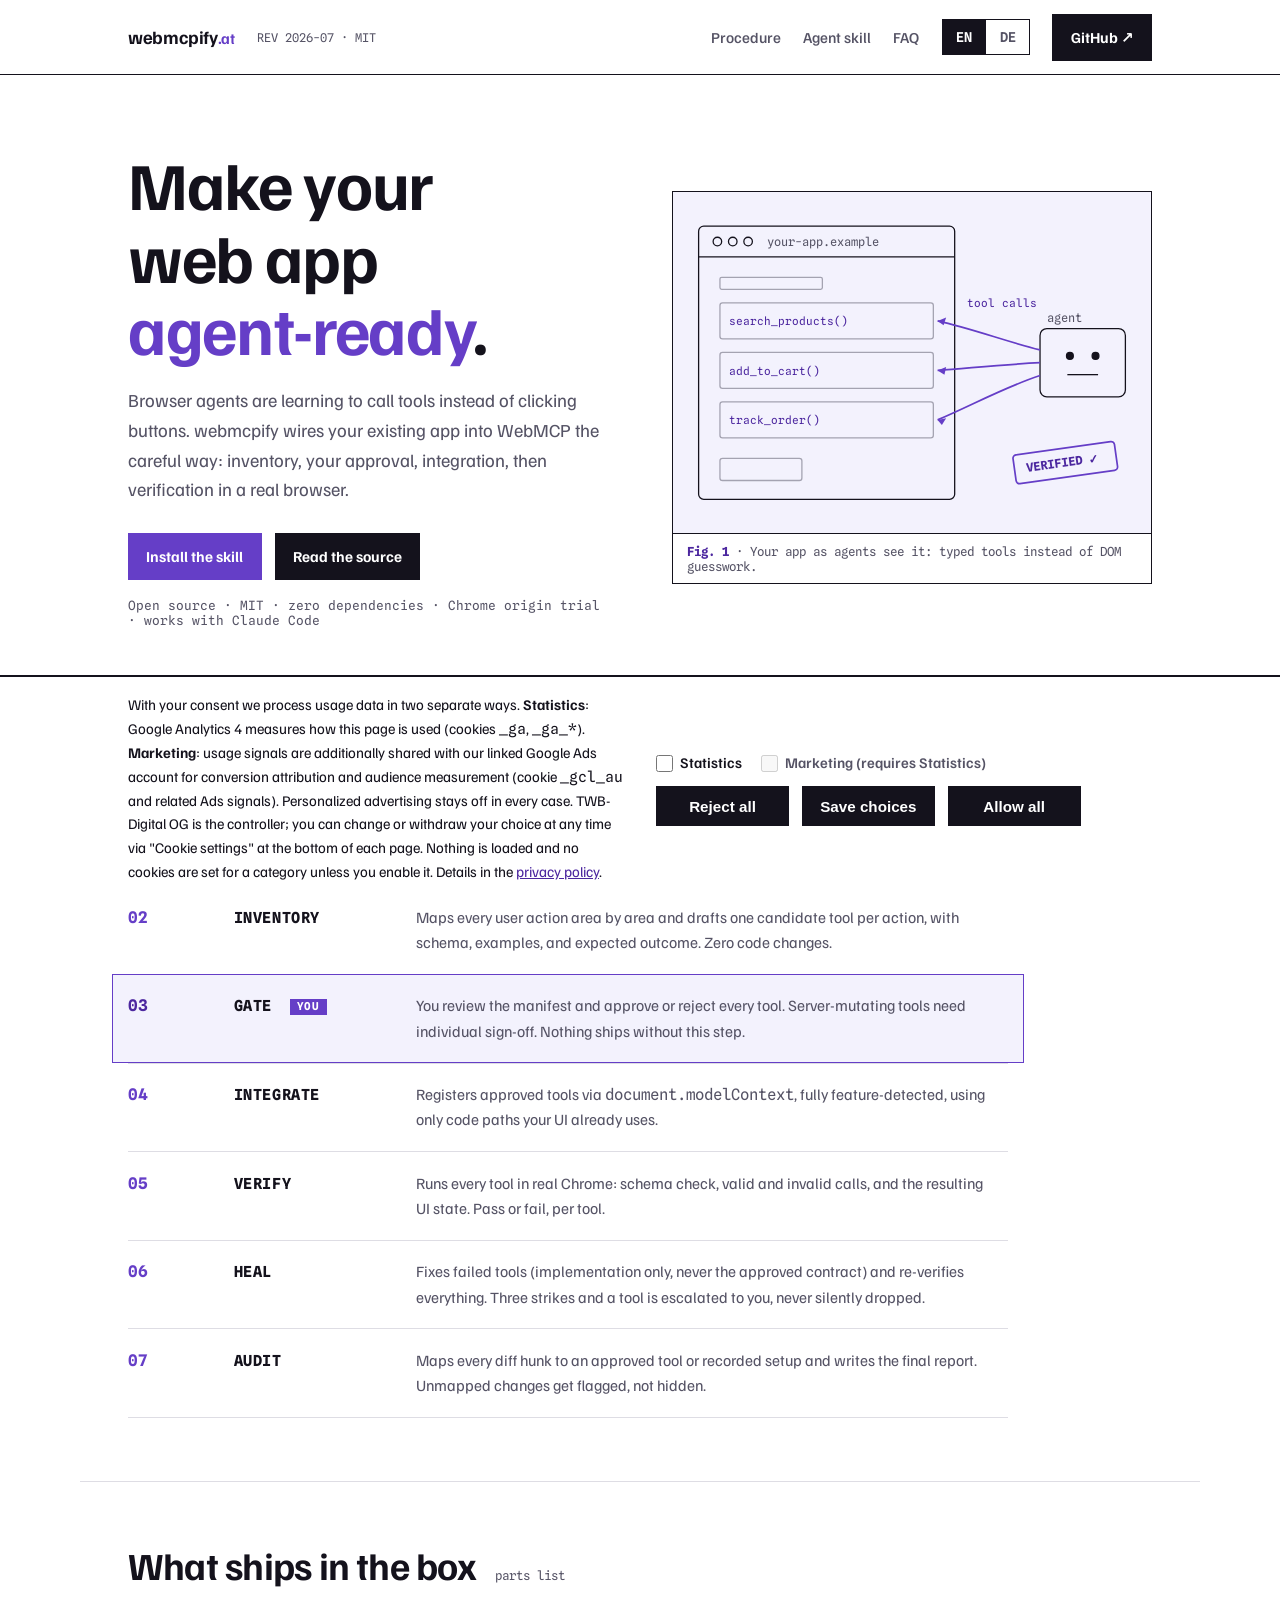
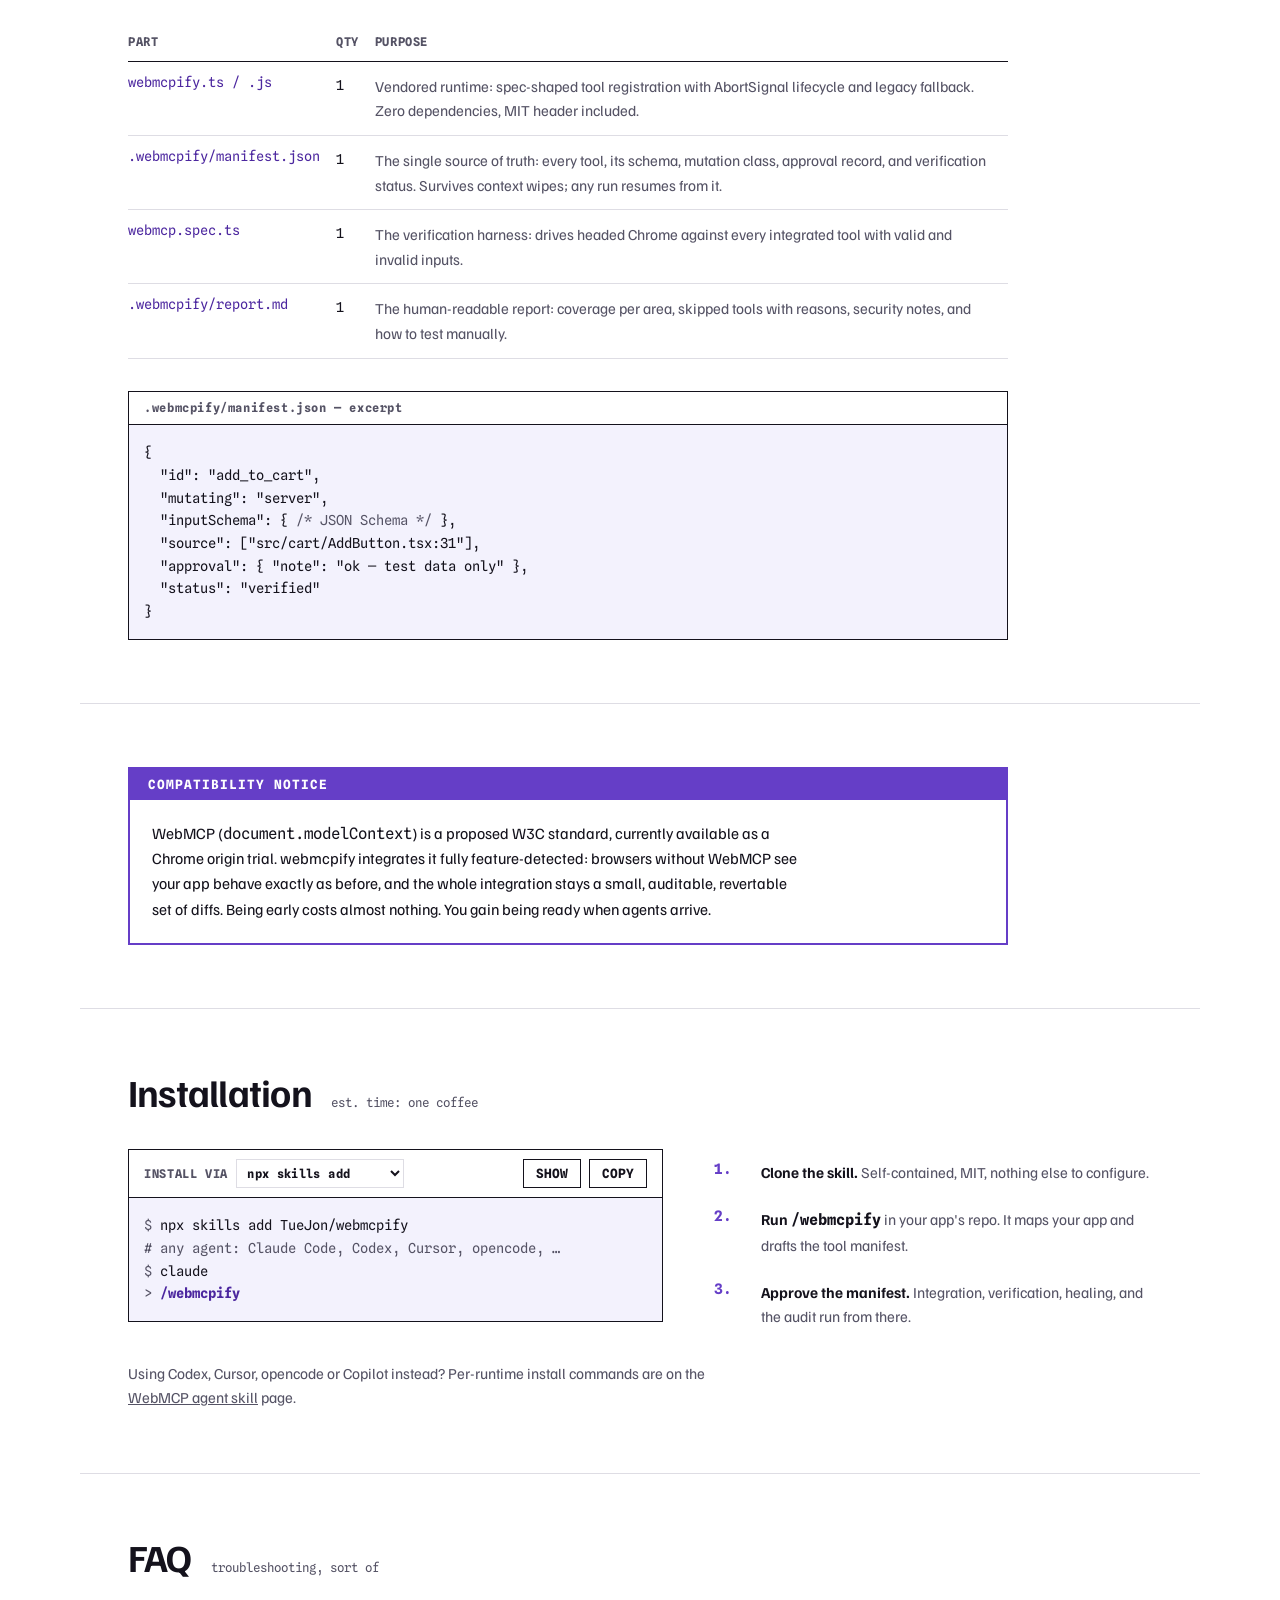
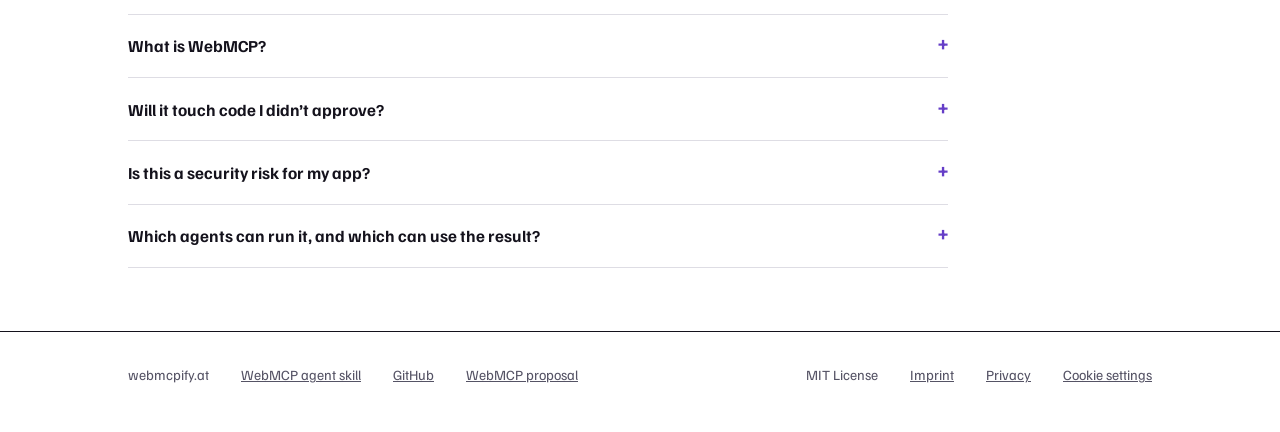
==== commit 1af5fad6: "Merge remote-tracking branch 'origin/main' into integrate/seo-page" ====
--- a/de/index.html
+++ b/de/index.html
@@ -3,14 +3,14 @@
 <head>
 <meta charset="UTF-8">
 <meta name="viewport" content="width=device-width, initial-scale=1.0">
-<title>webmcpify — mach deine Web-App agent-ready mit WebMCP</title>
-<meta name="description" content="webmcpify verbindet deine bestehende Web-App mit WebMCP: Inventar, Freigabe, Integration, Verifikation im echten Browser. Open Source, MIT.">
+<title>webmcpify — der WebMCP-Agent-Skill, der deine Web-App agent-ready macht</title>
+<meta name="description" content="webmcpify ist ein Agent-Skill, der deine bestehende Web-App mit WebMCP verbindet: Inventar, Freigabe, Integration, Verifikation im echten Browser. Open Source, MIT.">
 <link rel="canonical" href="https://webmcpify.at/de/">
 <meta property="og:type" content="website">
 <meta property="og:url" content="https://webmcpify.at/de/">
 <meta property="og:site_name" content="webmcpify">
-<meta property="og:title" content="webmcpify — mach deine Web-App agent-ready mit WebMCP">
-<meta property="og:description" content="webmcpify verbindet deine bestehende Web-App mit WebMCP: Inventar, Freigabe, Integration, Verifikation im echten Browser. Open Source, MIT.">
+<meta property="og:title" content="webmcpify — der WebMCP-Agent-Skill, der deine Web-App agent-ready macht">
+<meta property="og:description" content="webmcpify ist ein Agent-Skill, der deine bestehende Web-App mit WebMCP verbindet: Inventar, Freigabe, Integration, Verifikation im echten Browser. Open Source, MIT.">
 <meta property="og:image" content="https://webmcpify.at/og.png">
 <meta property="og:image:alt" content="webmcpify — mach deine Web-App agent-ready mit WebMCP">
 <meta property="og:image:width" content="1200">
@@ -18,8 +18,8 @@
 <meta property="og:locale" content="de_AT">
 <meta property="og:locale:alternate" content="en_US">
 <meta name="twitter:card" content="summary_large_image">
-<meta name="twitter:title" content="webmcpify — mach deine Web-App agent-ready mit WebMCP">
-<meta name="twitter:description" content="webmcpify verbindet deine bestehende Web-App mit WebMCP: Inventar, Freigabe, Integration, Verifikation im echten Browser. Open Source, MIT.">
+<meta name="twitter:title" content="webmcpify — der WebMCP-Agent-Skill, der deine Web-App agent-ready macht">
+<meta name="twitter:description" content="webmcpify ist ein Agent-Skill, der deine bestehende Web-App mit WebMCP verbindet: Inventar, Freigabe, Integration, Verifikation im echten Browser. Open Source, MIT.">
 <meta name="twitter:image" content="https://webmcpify.at/og.png">
 <meta name="twitter:image:alt" content="webmcpify — mach deine Web-App agent-ready mit WebMCP">
 <link rel="icon" href="/favicon.svg" type="image/svg+xml">
@@ -32,16 +32,18 @@
 <link rel="webmcp" href="/.well-known/webmcp" type="application/json">
 <!-- No scripting: the picker cannot swap the block and COPY cannot reach the
      clipboard, so the whole control row goes and every route is listed instead. -->
-<noscript><style>#install-picker .cmd-label { display: none; } .alt-routes { display: block; }</style></noscript>
+<!-- Both selectors are id-qualified on purpose: this block sits BEFORE the main
+     stylesheet, so it needs the higher specificity to beat `.alt-routes`. -->
+<noscript><style>#install-picker .cmd-label { display: none; } #install-picker .alt-routes { display: block; }</style></noscript>
 <script type="application/ld+json">
 {
   "@context": "https://schema.org",
   "@type": "SoftwareApplication",
   "name": "webmcpify",
   "url": "https://webmcpify.at/",
-  "description": "webmcpify wires your existing web app into WebMCP: inventory, approval, integration, real-browser verification. Open source, MIT.",
+  "description": "webmcpify is an agent skill that wires your existing web app into WebMCP: inventory, approval, integration, real-browser verification. Open source, MIT.",
   "applicationCategory": "DeveloperApplication",
-  "operatingSystem": "Any (agent skill for Claude Code and compatible coding agents)",
+  "operatingSystem": "Any (agent skill for Claude Code, Codex, Cursor, opencode, GitHub Copilot and other skill-loading agents)",
   "license": "https://opensource.org/license/MIT",
   "offers": { "@type": "Offer", "price": "0", "priceCurrency": "EUR" },
   "author": { "@type": "Person", "name": "Jonas Tüchler", "url": "https://jonastuechler.at" },
@@ -49,7 +51,7 @@
   "sameAs": ["https://github.com/TueJon/webmcpify"]
 }
 </script>
-<script type="application/ld+json" id="faq-schema">{"@context": "https://schema.org", "@type": "FAQPage", "mainEntity": [{"@type": "Question", "name": "Was ist WebMCP?", "acceptedAnswer": {"@type": "Answer", "text": "Ein vorgeschlagener Webstandard (W3C Web Machine Learning CG), mit dem eine Seite typisierte Tools registriert, die Browser-KI-Agents aufrufen können, statt das DOM zu scrapen. Läuft aktuell als Chrome Origin Trial."}}, {"@type": "Question", "name": "Fasst webmcpify Code an, den ich nicht freigegeben habe?", "acceptedAnswer": {"@type": "Answer", "text": "Nein. Jeder Diff-Hunk muss einem freigegebenen Tool oder dokumentiertem Setup zuordenbar sein; alles andere flaggt die Audit-Phase im Report. Dateien, die vor dem Run dirty waren, werden nie angefasst."}}, {"@type": "Question", "name": "Ist das ein Sicherheitsrisiko für meine App?", "acceptedAnswer": {"@type": "Answer", "text": "Tools dürfen nur Code-Pfade aufrufen, die deine UI ohnehin nutzt: gleiche Endpoints, gleiche Validierung, gleiche Auth. Dein Server bleibt die einzige Trust Boundary, und mutierende Tools brauchen explizite Freigabe pro Tool."}}, {"@type": "Question", "name": "Welche Agents können webmcpify ausführen, und welche das Ergebnis nutzen?", "acceptedAnswer": {"@type": "Answer", "text": "Die Pipeline läuft als Claude-Code-Skill. Das Ergebnis ist reine, dependency-freie WebMCP-Integration: jeder Browser-Agent, der WebMCP spricht, kann deine Tools aufrufen."}}]}</script>
+<script type="application/ld+json" id="faq-schema">{"@context": "https://schema.org", "@type": "FAQPage", "mainEntity": [{"@type": "Question", "name": "Was ist WebMCP?", "acceptedAnswer": {"@type": "Answer", "text": "Ein vorgeschlagener Webstandard (W3C Web Machine Learning CG), mit dem eine Seite typisierte Tools registriert, die Browser-KI-Agents aufrufen können, statt dein DOM zu scrapen. Läuft aktuell als Chrome Origin Trial."}}, {"@type": "Question", "name": "Fasst webmcpify Code an, den ich nicht freigegeben habe?", "acceptedAnswer": {"@type": "Answer", "text": "Nein. Jeder Diff-Hunk muss einem freigegebenen Tool oder dokumentiertem Setup zuordenbar sein; alles andere flaggt die Audit-Phase im Report. Dateien, die vor dem Run dirty waren, werden nie angefasst."}}, {"@type": "Question", "name": "Ist das ein Sicherheitsrisiko für meine App?", "acceptedAnswer": {"@type": "Answer", "text": "Tools dürfen nur Code-Pfade aufrufen, die deine UI ohnehin nutzt: gleiche Endpoints, gleiche Validierung, gleiche Auth. Dein Server bleibt die einzige Trust Boundary. Mutierende Tools brauchen zusätzlich explizite Freigabe pro Tool; destruktive oder Zahlungs-Aktionen werden in einer Erstintegration nie exponiert."}}, {"@type": "Question", "name": "Welche Agents können webmcpify ausführen, und welche das Ergebnis nutzen?", "acceptedAnswer": {"@type": "Answer", "text": "Er läuft in jedem Agent, der Skills lädt — Claude Code, Codex, Cursor, opencode, Copilot. Das Ergebnis ist reine, dependency-freie WebMCP-Integration: jeder Browser-Agent, der WebMCP spricht, kann deine Tools aufrufen."}}]}</script>
 <link rel="stylesheet" href="/fonts/fonts.css">
 <style>
   :root {
@@ -214,6 +216,7 @@
   .after-install .no { font: 700 0.9rem var(--font-mono); color: var(--primary); }
   .after-install p { color: var(--muted); font-size: 0.95rem; }
   .after-install b { color: var(--ink); }
+  .install-more { color: var(--muted); font-size: 0.95rem; margin-top: 1.3rem; max-width: 68ch; }
 
   /* ---------- FAQ ---------- */
   .faq { max-width: 820px; }
@@ -290,6 +293,7 @@
     <span class="doc-no" aria-hidden="true">REV 2026-07 · MIT</span>
     <span class="nav-spacer"></span>
     <a class="ghost" href="#procedure"><span lang="en">Procedure</span><span lang="de">Ablauf</span></a>
+    <a class="ghost" href="/webmcp-agent-skill/"><span lang="en">Agent skill</span><span lang="de">Agent-Skill</span></a>
     <a class="ghost" href="#faq">FAQ</a>
     <div class="lang-toggle" role="group" aria-label="Sprache">
       <button type="button" data-set-lang="en" aria-pressed="false">EN</button>
@@ -577,6 +581,10 @@
         </li>
       </ol>
     </div>
+    <p class="install-more"><span lang="en">Using Codex, Cursor, opencode or Copilot instead? Per-runtime install commands are on the
+    <a href="/webmcp-agent-skill/">WebMCP agent skill</a> page.</span>
+    <span lang="de">Du nutzt Codex, Cursor, opencode oder Copilot? Die Install-Befehle pro Runtime stehen auf der
+    <a href="/webmcp-agent-skill/">WebMCP-Agent-Skill</a>-Seite.</span></p>
   </section>
 
   <!-- ============ FAQ ============ -->
@@ -603,8 +611,8 @@
       </details>
       <details>
         <summary><span lang="en">Which agents can run it, and which can use the result?</span><span lang="de">Welche Agents führen es aus, und welche nutzen das Ergebnis?</span></summary>
-        <p><span lang="en">The pipeline runs as a Claude Code skill. The result is plain, dependency-free WebMCP integration: any browser agent that speaks WebMCP can call your tools, regardless of vendor.</span>
-        <span lang="de">Die Pipeline läuft als Claude-Code-Skill. Das Ergebnis ist reine, dependency-freie WebMCP-Integration: jeder Browser-Agent, der WebMCP spricht, kann deine Tools aufrufen, egal von welchem Anbieter.</span></p>
+        <p><span lang="en">It runs in any agent that loads skills — Claude Code, Codex, Cursor, opencode, Copilot. The result is plain, dependency-free WebMCP integration: any browser agent that speaks WebMCP can call your tools, regardless of vendor.</span>
+        <span lang="de">Er läuft in jedem Agent, der Skills lädt — Claude Code, Codex, Cursor, opencode, Copilot. Das Ergebnis ist reine, dependency-freie WebMCP-Integration: jeder Browser-Agent, der WebMCP spricht, kann deine Tools aufrufen.</span></p>
       </details>
     </div>
   </section>
@@ -613,6 +621,7 @@
 <footer>
   <div class="wrap foot">
     <span>webmcpify.at</span>
+    <a href="/webmcp-agent-skill/"><span lang="en">WebMCP agent skill</span><span lang="de">WebMCP Agent-Skill</span></a>
     <a data-measure="github-outbound" href="https://github.com/TueJon/webmcpify" target="_blank" rel="noopener">GitHub</a>
     <a href="https://webmachinelearning.github.io/webmcp/" target="_blank" rel="noopener">WebMCP <span lang="en">proposal</span><span lang="de">Proposal</span></a>
     <span class="fill"></span>
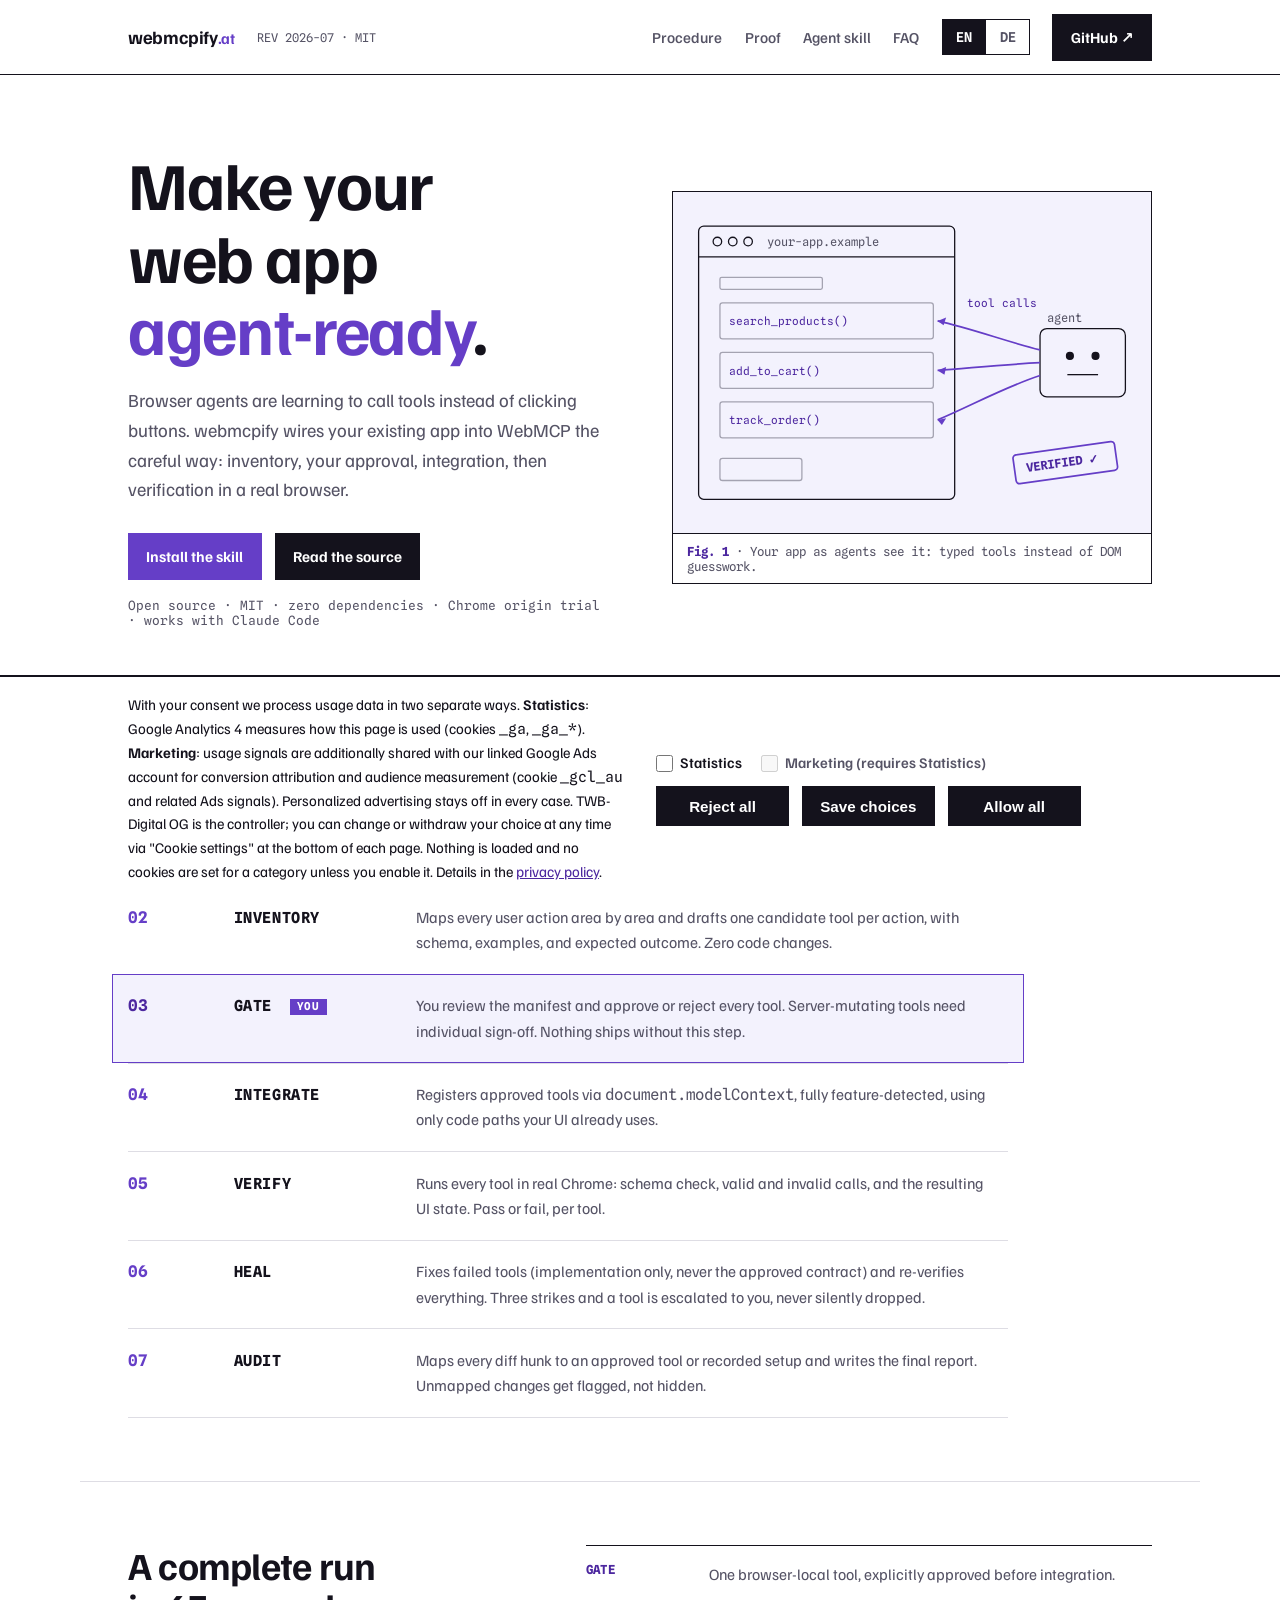
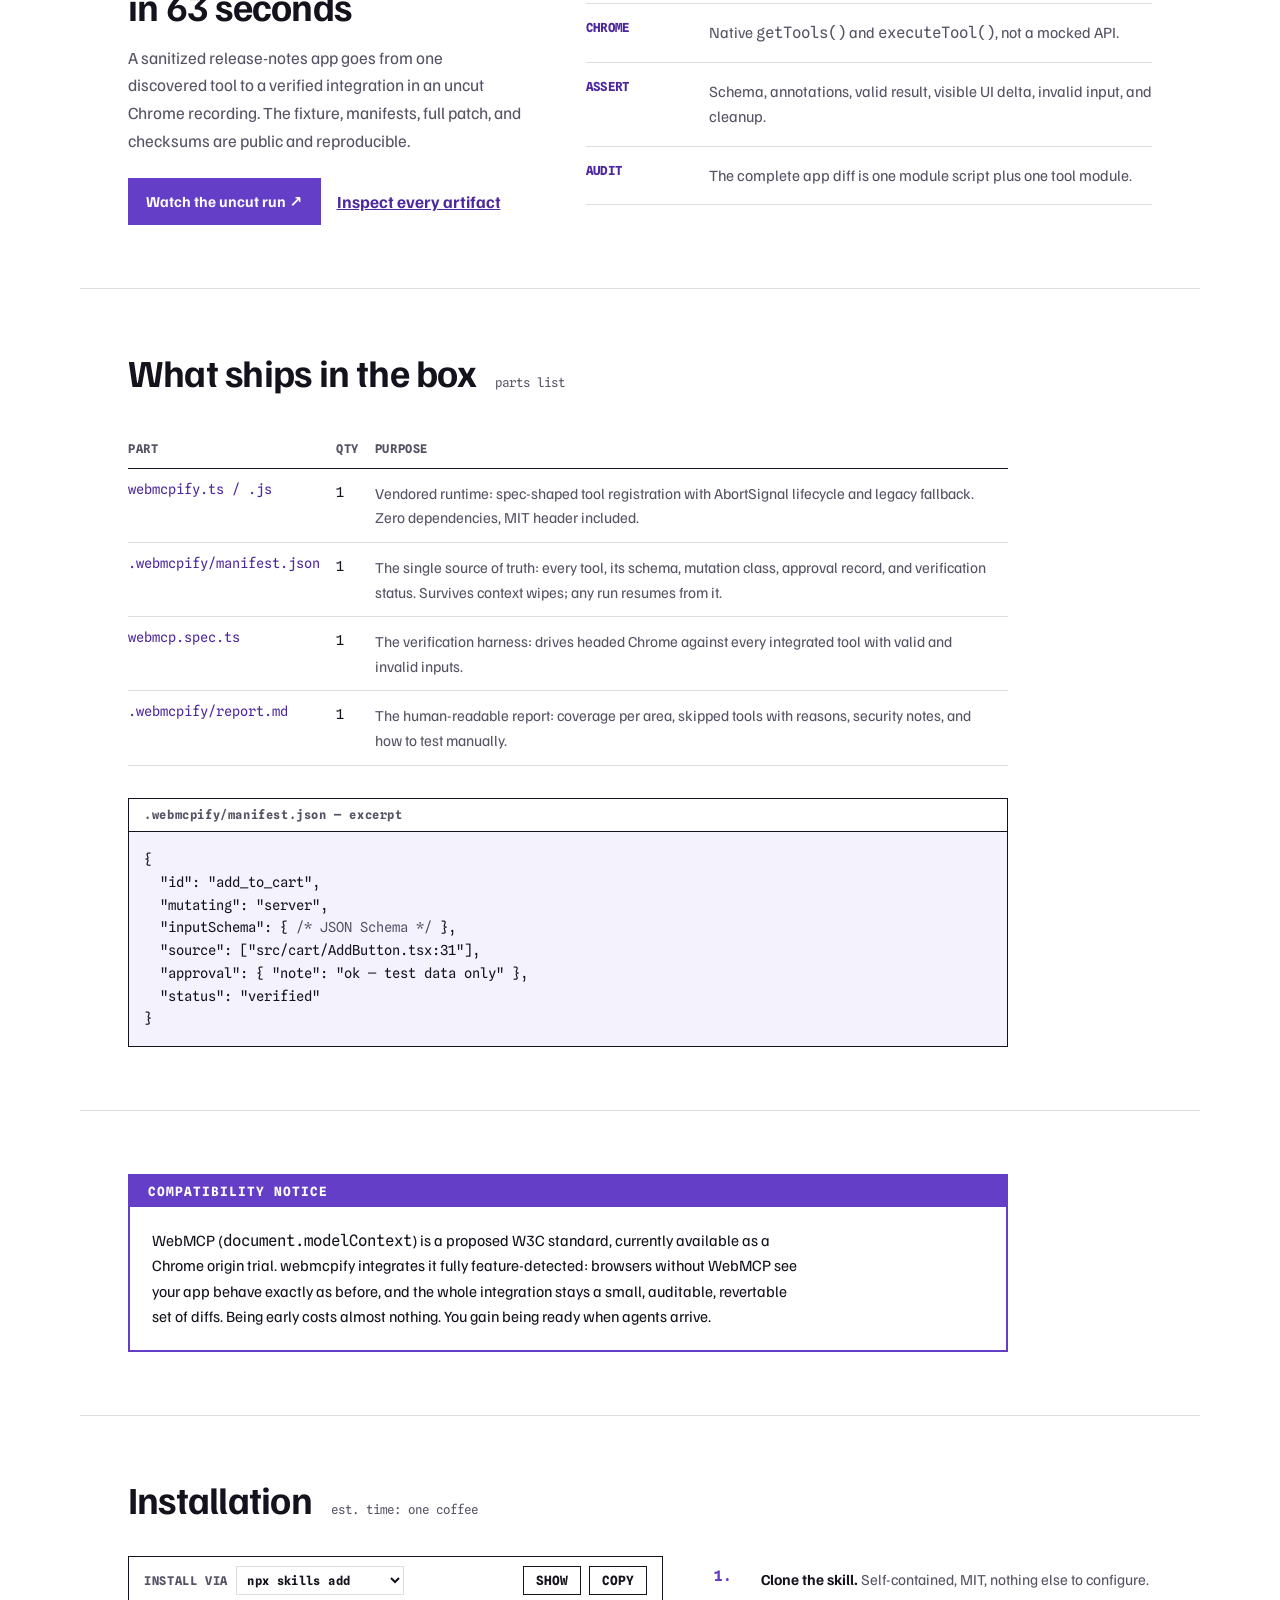
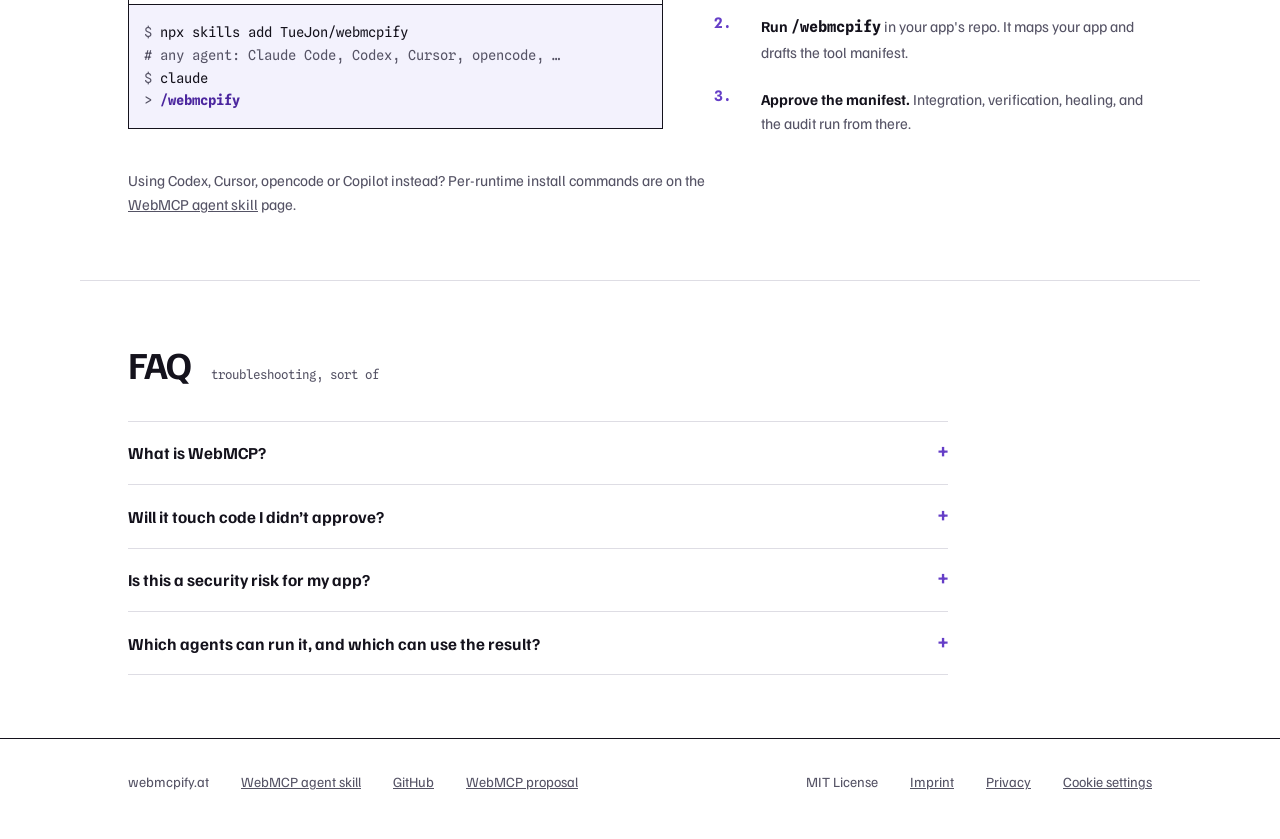
==== commit 66b70401: "feat: surface reproducible verification proof" ====
--- a/de/index.html
+++ b/de/index.html
@@ -142,6 +142,7 @@
 
   /* ---------- Section scaffolding ---------- */
   section { padding-block: clamp(3rem, 7vh, 5.5rem); border-top: 1px solid var(--hairline); }
+  section[id] { scroll-margin-top: 5rem; }
   .sec-head { margin-bottom: 2.2rem; display: flex; align-items: baseline; gap: 1.2rem; flex-wrap: wrap; }
   .sec-head h2 { font-size: clamp(1.7rem, 3.2vw, 2.4rem); font-weight: 700; }
   .sec-head .mono-tag { font: 400 0.78rem var(--font-mono); color: var(--muted); }
@@ -166,6 +167,25 @@
     padding: 0.1rem 0.45rem; margin-left: 0.5rem; letter-spacing: 0.06em; vertical-align: 0.1em;
   }
 
+  /* ---------- Reproducible proof ---------- */
+  .proof-grid {
+    display: grid; grid-template-columns: minmax(0, 0.82fr) minmax(0, 1.18fr);
+    gap: clamp(2rem, 5vw, 4.5rem); align-items: start;
+  }
+  @media (max-width: 820px) { .proof-grid { grid-template-columns: minmax(0, 1fr); } }
+  .proof-copy h2 { font-size: clamp(1.7rem, 3.2vw, 2.4rem); }
+  .proof-copy p { color: var(--muted); margin-top: 1rem; }
+  .proof-actions { display: flex; flex-wrap: wrap; align-items: center; gap: 0.8rem 1rem; margin-top: 1.5rem; }
+  .proof-actions .text-link { color: var(--primary-ink); font-weight: 700; }
+  .proof-points { list-style: none; border-top: 1px solid var(--ink); }
+  .proof-points li {
+    display: grid; grid-template-columns: 6.5rem minmax(0, 1fr); gap: 1.2rem;
+    padding-block: 1rem; border-bottom: 1px solid var(--hairline);
+  }
+  .proof-points b { font: 700 0.78rem var(--font-mono); color: var(--primary-ink); letter-spacing: 0.03em; }
+  .proof-points span { color: var(--muted); font-size: 0.98rem; }
+  @media (max-width: 480px) { .proof-points li { grid-template-columns: minmax(0, 1fr); gap: 0.35rem; } }
+
   /* ---------- Parts list ---------- */
   .scrollx { overflow-x: auto; max-width: 880px; }
   .parts { width: 100%; min-width: 560px; border-collapse: collapse; font-size: 0.95rem; }
@@ -203,6 +223,10 @@
   }
   .copy-btn:hover { background: var(--ink); color: var(--bg); }
   .cmd-pick, .cmd-actions { display: flex; align-items: center; gap: 0.5rem; min-width: 0; }
+  @media (max-width: 560px) {
+    .cmd-label { flex-wrap: wrap; }
+    .cmd-pick, .cmd-actions { flex: 1 1 100%; justify-content: space-between; }
+  }
   .alt-routes { display: none; padding: 0.75rem 0.95rem; border-top: 1px solid var(--hairline); font-size: 0.86rem; color: var(--muted); }
   .alt-routes code { font-size: 0.85em; color: var(--ink); }
   .cmd-pick select {
@@ -293,6 +317,7 @@
     <span class="doc-no" aria-hidden="true">REV 2026-07 · MIT</span>
     <span class="nav-spacer"></span>
     <a class="ghost" href="#procedure"><span lang="en">Procedure</span><span lang="de">Ablauf</span></a>
+    <a class="ghost" href="#proof"><span lang="en">Proof</span><span lang="de">Beleg</span></a>
     <a class="ghost" href="/webmcp-agent-skill/"><span lang="en">Agent skill</span><span lang="de">Agent-Skill</span></a>
     <a class="ghost" href="#faq">FAQ</a>
     <div class="lang-toggle" role="group" aria-label="Sprache">
@@ -441,6 +466,27 @@
     </ol>
   </section>
 
+  <!-- ============ REPRODUCIBLE PROOF ============ -->
+  <section class="wrap" id="proof">
+    <div class="proof-grid">
+      <div class="proof-copy">
+        <h2><span lang="en">A complete run in 63 seconds</span><span lang="de">Ein kompletter Run in 63 Sekunden</span></h2>
+        <p><span lang="en">A sanitized release-notes app goes from one discovered tool to a verified integration in an uncut Chrome recording. The fixture, manifests, full patch, and checksums are public and reproducible.</span>
+        <span lang="de">Eine bereinigte Release-Notes-App geht in einer ungeschnittenen Chrome-Aufnahme von einem entdeckten Tool zur verifizierten Integration. Fixture, Manifeste, vollständiger Patch und Checksummen sind öffentlich und reproduzierbar.</span></p>
+        <div class="proof-actions">
+          <a class="btn primary" data-measure="github-outbound" href="https://github.com/TueJon/webmcpify/blob/main/proof/artifacts/webmcpify-proof-480p.mp4" target="_blank" rel="noopener"><span lang="en">Watch the uncut run ↗</span><span lang="de">Ungeschnittenen Run ansehen ↗</span></a>
+          <a class="text-link" data-measure="github-outbound" href="https://github.com/TueJon/webmcpify/tree/main/proof" target="_blank" rel="noopener"><span lang="en">Inspect every artifact</span><span lang="de">Alle Artefakte prüfen</span></a>
+        </div>
+      </div>
+      <ol class="proof-points">
+        <li><b>GATE</b><span><span lang="en">One browser-local tool, explicitly approved before integration.</span><span lang="de">Ein browserlokales Tool, vor der Integration explizit freigegeben.</span></span></li>
+        <li><b>CHROME</b><span><span lang="en">Native <code>getTools()</code> and <code>executeTool()</code>, not a mocked API.</span><span lang="de">Natives <code>getTools()</code> und <code>executeTool()</code>, keine gemockte API.</span></span></li>
+        <li><b>ASSERT</b><span><span lang="en">Schema, annotations, valid result, visible UI delta, invalid input, and cleanup.</span><span lang="de">Schema, Annotationen, gültiges Ergebnis, sichtbares UI-Delta, ungültige Eingabe und Cleanup.</span></span></li>
+        <li><b>AUDIT</b><span><span lang="en">The complete app diff is one module script plus one tool module.</span><span lang="de">Der vollständige App-Diff besteht aus einem Module-Script und einem Tool-Modul.</span></span></li>
+      </ol>
+    </div>
+  </section>
+
   <!-- ============ PARTS LIST ============ -->
   <section class="wrap">
     <div class="sec-head">
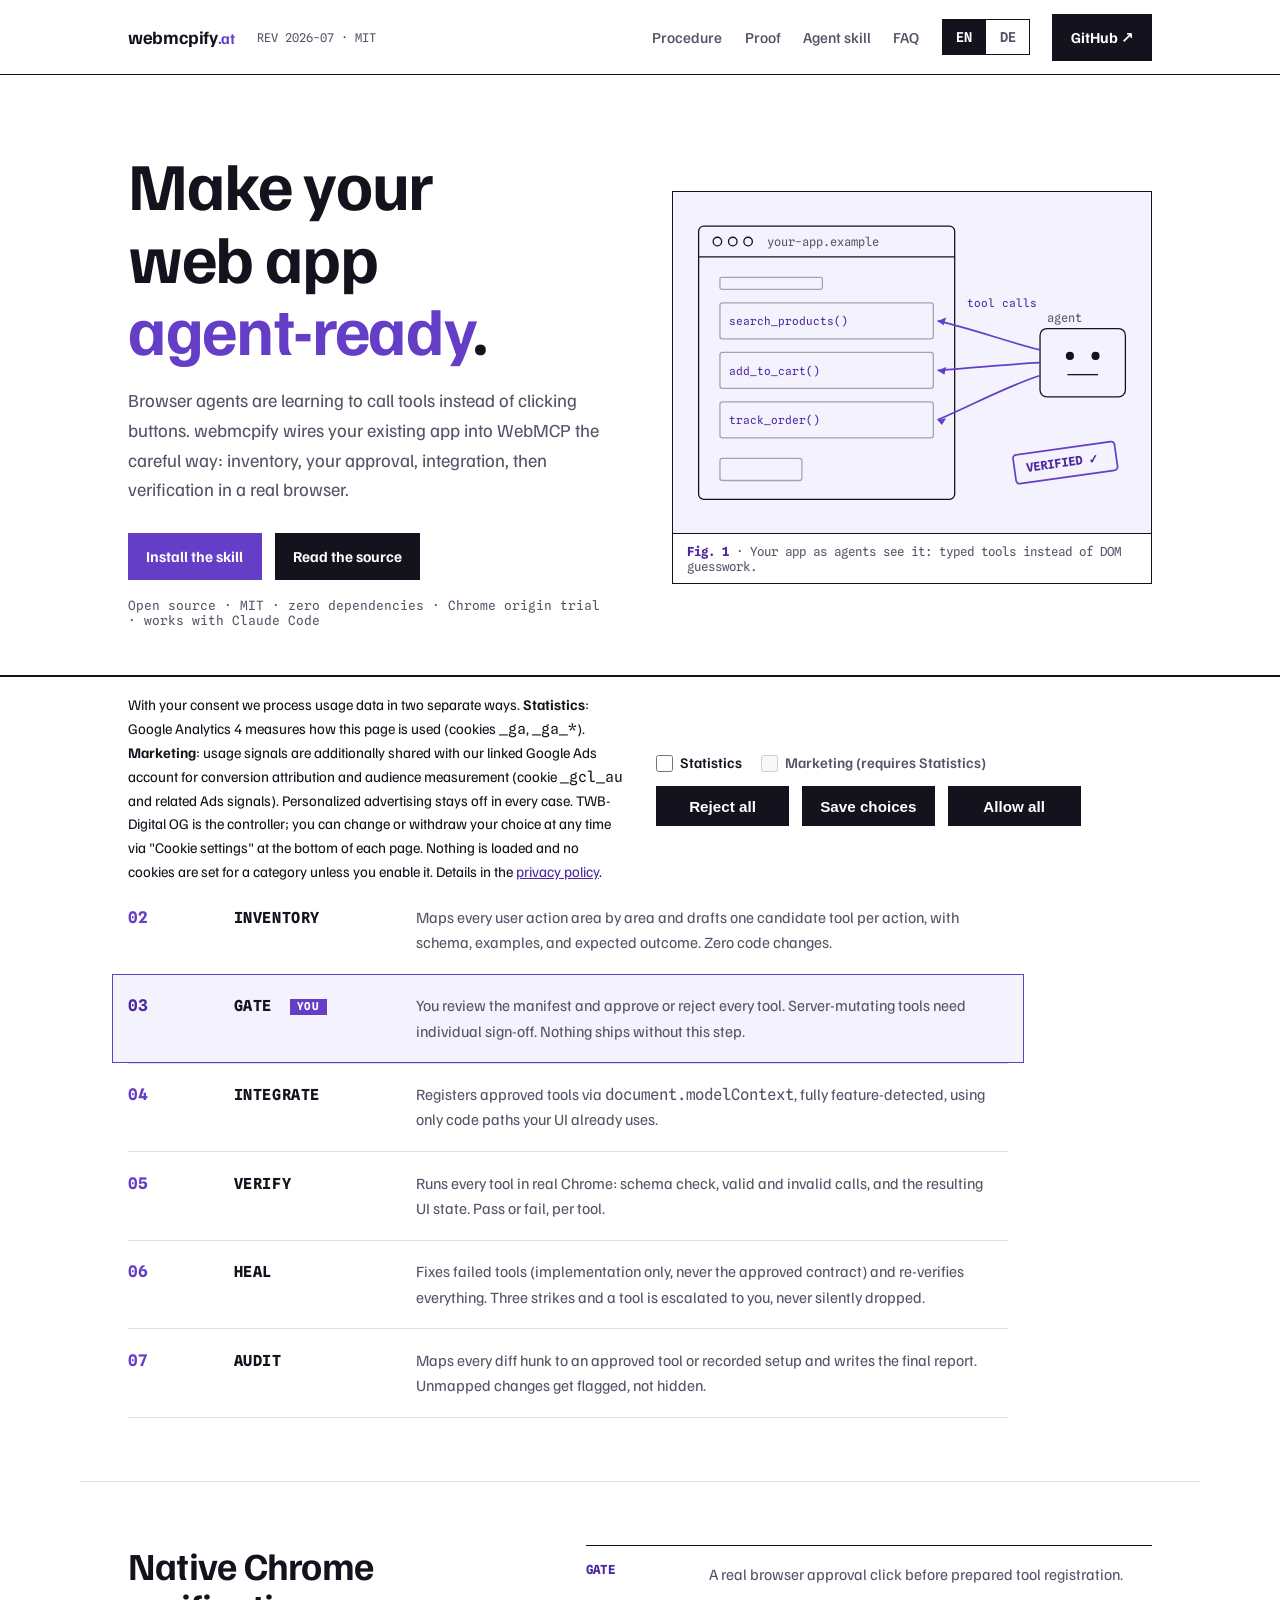
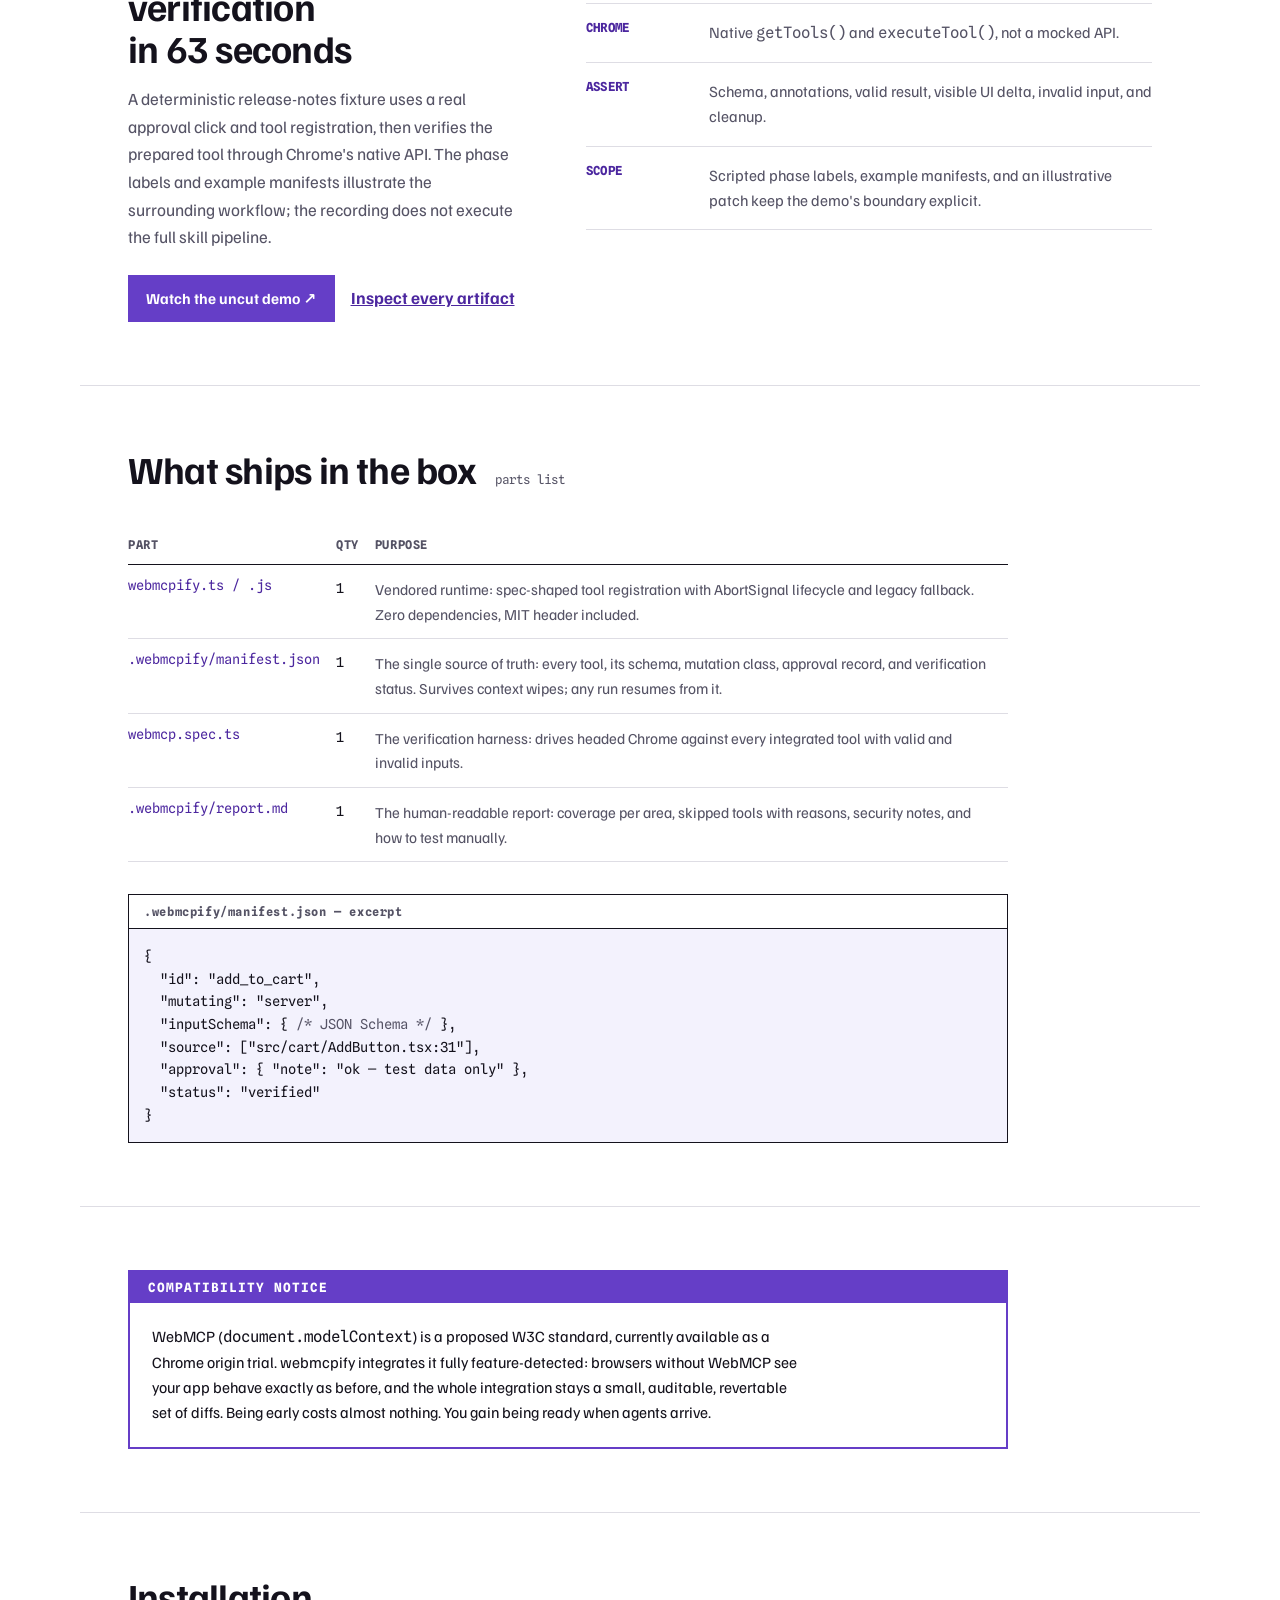
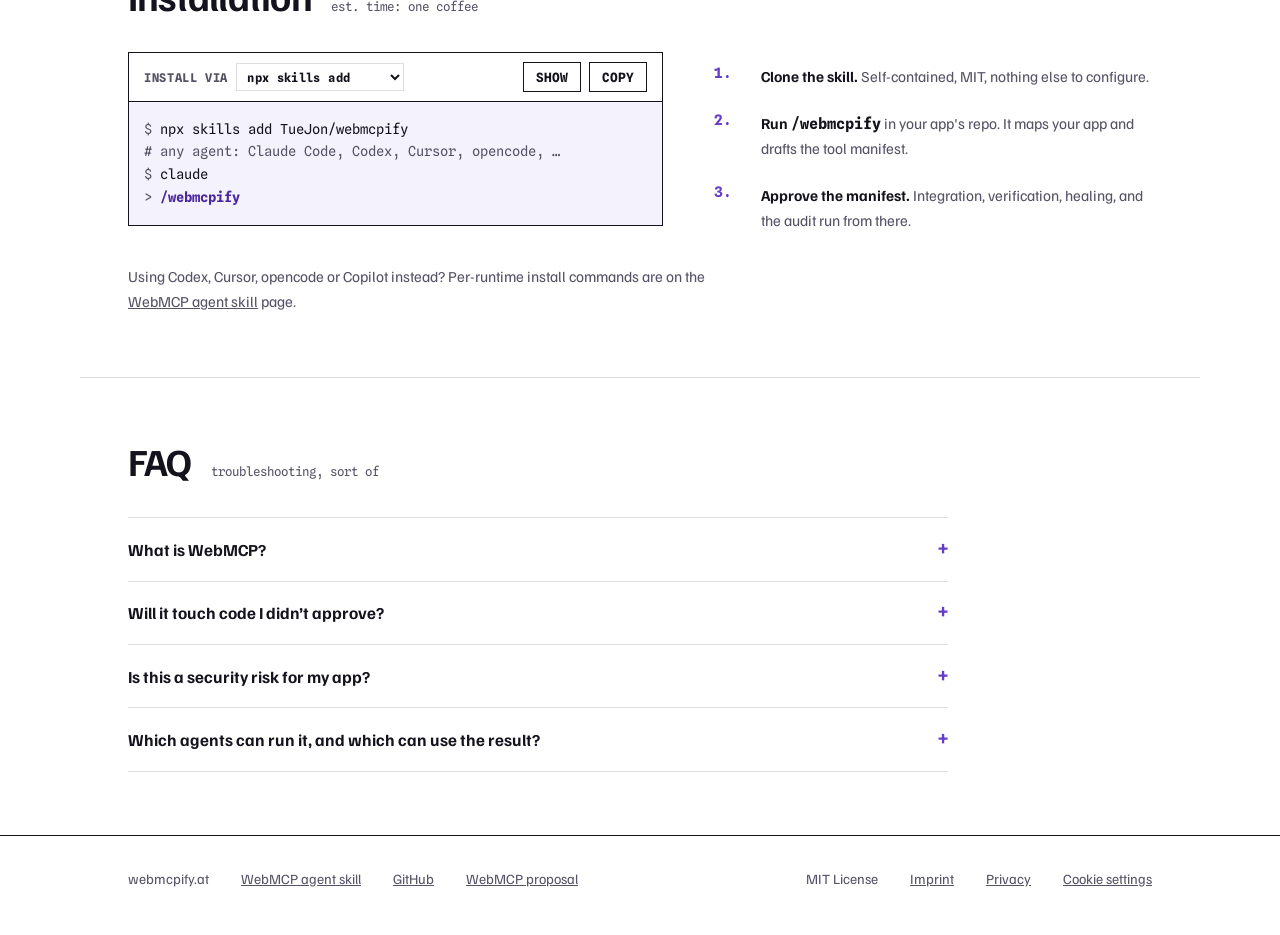
==== commit be5048eb: "fix: address public reach review findings" ====
--- a/de/index.html
+++ b/de/index.html
@@ -95,7 +95,7 @@
   .nav-spacer { flex: 1; }
   .nav a.ghost { text-decoration: none; color: var(--muted); font-weight: 500; font-size: 0.95rem; }
   .nav a.ghost:hover { color: var(--ink); }
-  @media (max-width: 680px) { .nav a.ghost, .doc-no { display: none; } .nav { gap: 0.9rem; } }
+  @media (max-width: 760px) { .nav a.ghost, .doc-no { display: none; } .nav { gap: 0.9rem; } }
   .lang-toggle { flex-shrink: 0; }
   .btn { white-space: nowrap; }
   @media (max-width: 420px) {
@@ -470,19 +470,19 @@
   <section class="wrap" id="proof">
     <div class="proof-grid">
       <div class="proof-copy">
-        <h2><span lang="en">A complete run in 63 seconds</span><span lang="de">Ein kompletter Run in 63 Sekunden</span></h2>
-        <p><span lang="en">A sanitized release-notes app goes from one discovered tool to a verified integration in an uncut Chrome recording. The fixture, manifests, full patch, and checksums are public and reproducible.</span>
-        <span lang="de">Eine bereinigte Release-Notes-App geht in einer ungeschnittenen Chrome-Aufnahme von einem entdeckten Tool zur verifizierten Integration. Fixture, Manifeste, vollständiger Patch und Checksummen sind öffentlich und reproduzierbar.</span></p>
+        <h2><span lang="en">Native Chrome verification in 63 seconds</span><span lang="de">Native Chrome-Verifikation in 63 Sekunden</span></h2>
+        <p><span lang="en">A deterministic release-notes fixture uses a real approval click and tool registration, then verifies the prepared tool through Chrome's native API. The phase labels and example manifests illustrate the surrounding workflow; the recording does not execute the full skill pipeline.</span>
+        <span lang="de">Ein deterministisches Release-Notes-Fixture nutzt einen echten Freigabe-Klick und eine reale Tool-Registrierung und verifiziert das vorbereitete Tool anschließend über Chromes native API. Phasenlabels und Beispielmanifeste illustrieren den umgebenden Workflow; die Aufnahme führt nicht die vollständige Skill-Pipeline aus.</span></p>
         <div class="proof-actions">
-          <a class="btn primary" data-measure="github-outbound" href="https://github.com/TueJon/webmcpify/blob/main/proof/artifacts/webmcpify-proof-480p.mp4" target="_blank" rel="noopener"><span lang="en">Watch the uncut run ↗</span><span lang="de">Ungeschnittenen Run ansehen ↗</span></a>
+          <a class="btn primary" data-measure="github-outbound" href="https://github.com/TueJon/webmcpify/blob/main/proof/artifacts/webmcpify-proof-480p.mp4" target="_blank" rel="noopener"><span lang="en">Watch the uncut demo ↗</span><span lang="de">Ungeschnittene Demo ansehen ↗</span></a>
           <a class="text-link" data-measure="github-outbound" href="https://github.com/TueJon/webmcpify/tree/main/proof" target="_blank" rel="noopener"><span lang="en">Inspect every artifact</span><span lang="de">Alle Artefakte prüfen</span></a>
         </div>
       </div>
       <ol class="proof-points">
-        <li><b>GATE</b><span><span lang="en">One browser-local tool, explicitly approved before integration.</span><span lang="de">Ein browserlokales Tool, vor der Integration explizit freigegeben.</span></span></li>
+        <li><b>GATE</b><span><span lang="en">A real browser approval click before prepared tool registration.</span><span lang="de">Ein echter Browser-Freigabe-Klick vor der Registrierung des vorbereiteten Tools.</span></span></li>
         <li><b>CHROME</b><span><span lang="en">Native <code>getTools()</code> and <code>executeTool()</code>, not a mocked API.</span><span lang="de">Natives <code>getTools()</code> und <code>executeTool()</code>, keine gemockte API.</span></span></li>
         <li><b>ASSERT</b><span><span lang="en">Schema, annotations, valid result, visible UI delta, invalid input, and cleanup.</span><span lang="de">Schema, Annotationen, gültiges Ergebnis, sichtbares UI-Delta, ungültige Eingabe und Cleanup.</span></span></li>
-        <li><b>AUDIT</b><span><span lang="en">The complete app diff is one module script plus one tool module.</span><span lang="de">Der vollständige App-Diff besteht aus einem Module-Script und einem Tool-Modul.</span></span></li>
+        <li><b>SCOPE</b><span><span lang="en">Scripted phase labels, example manifests, and an illustrative patch keep the demo's boundary explicit.</span><span lang="de">Geskriptete Phasenlabels, Beispielmanifeste und ein illustrativer Patch machen die Grenze der Demo explizit.</span></span></li>
       </ol>
     </div>
   </section>
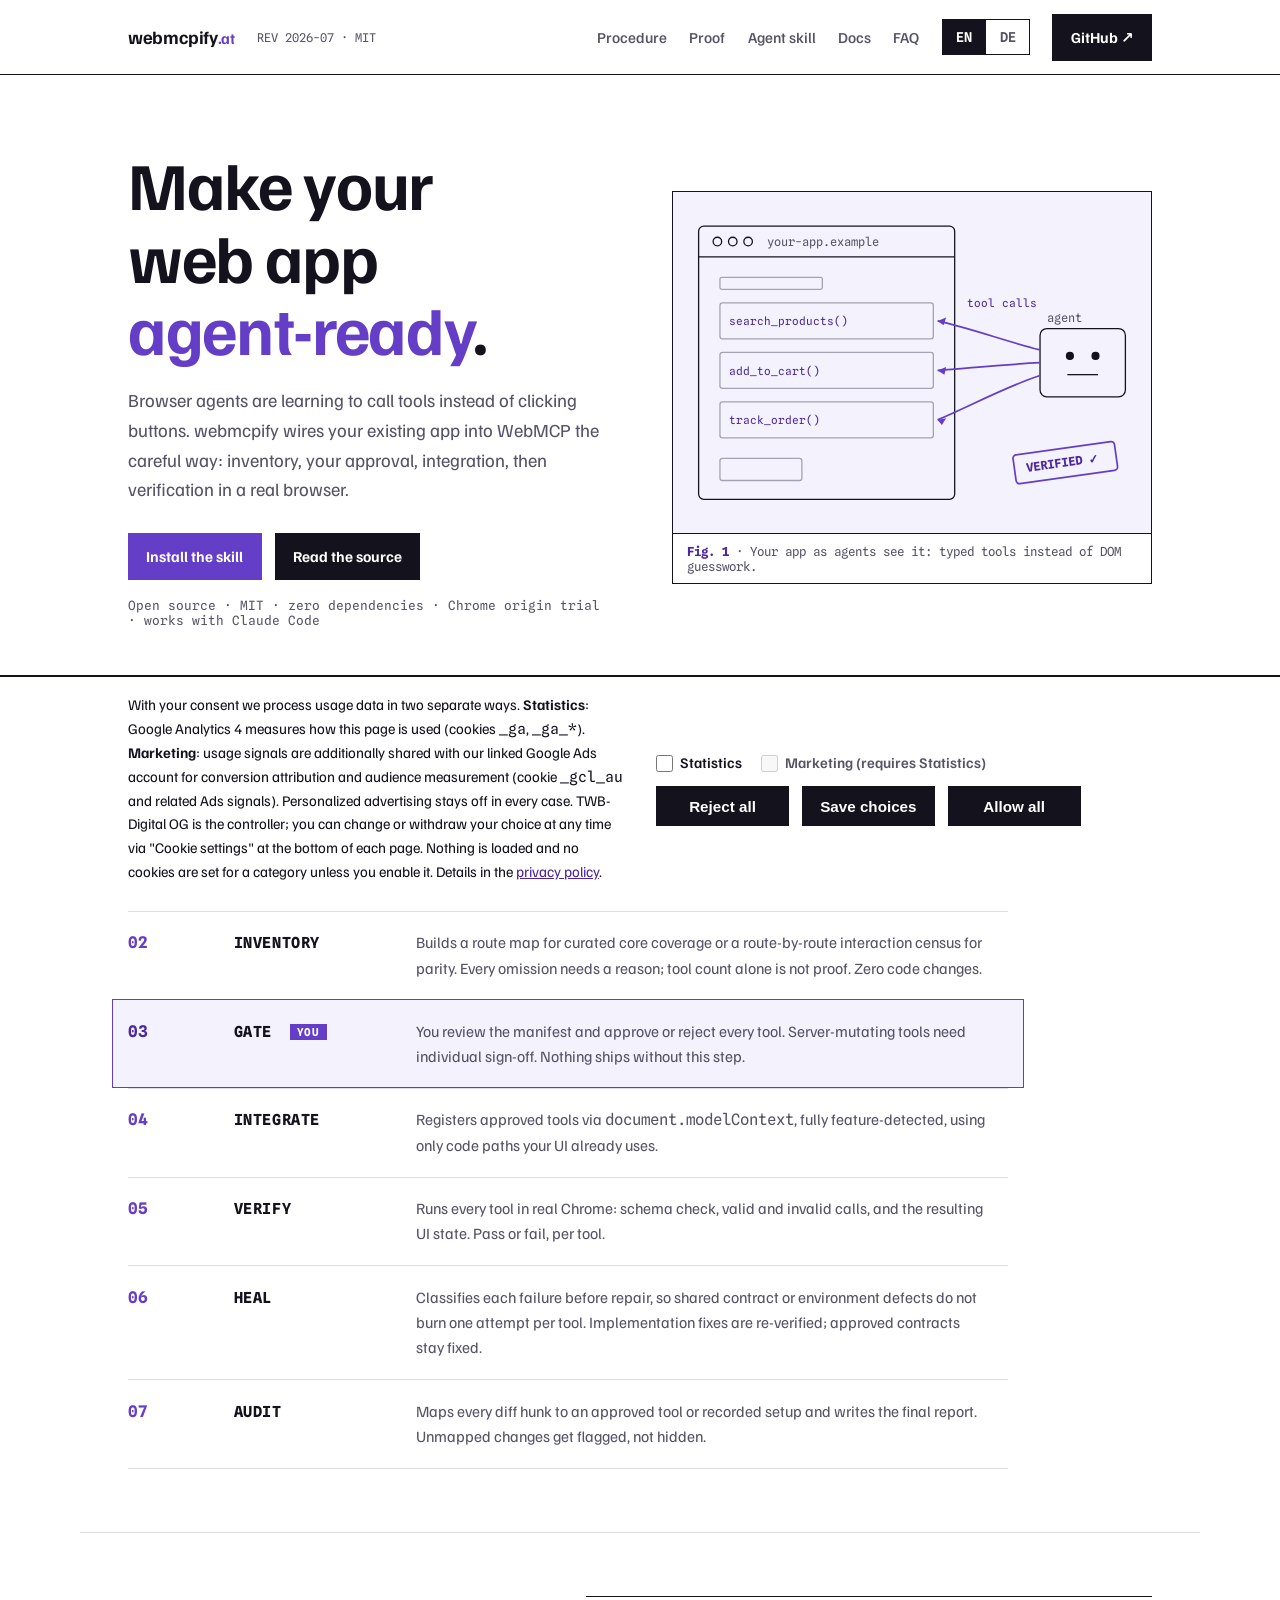
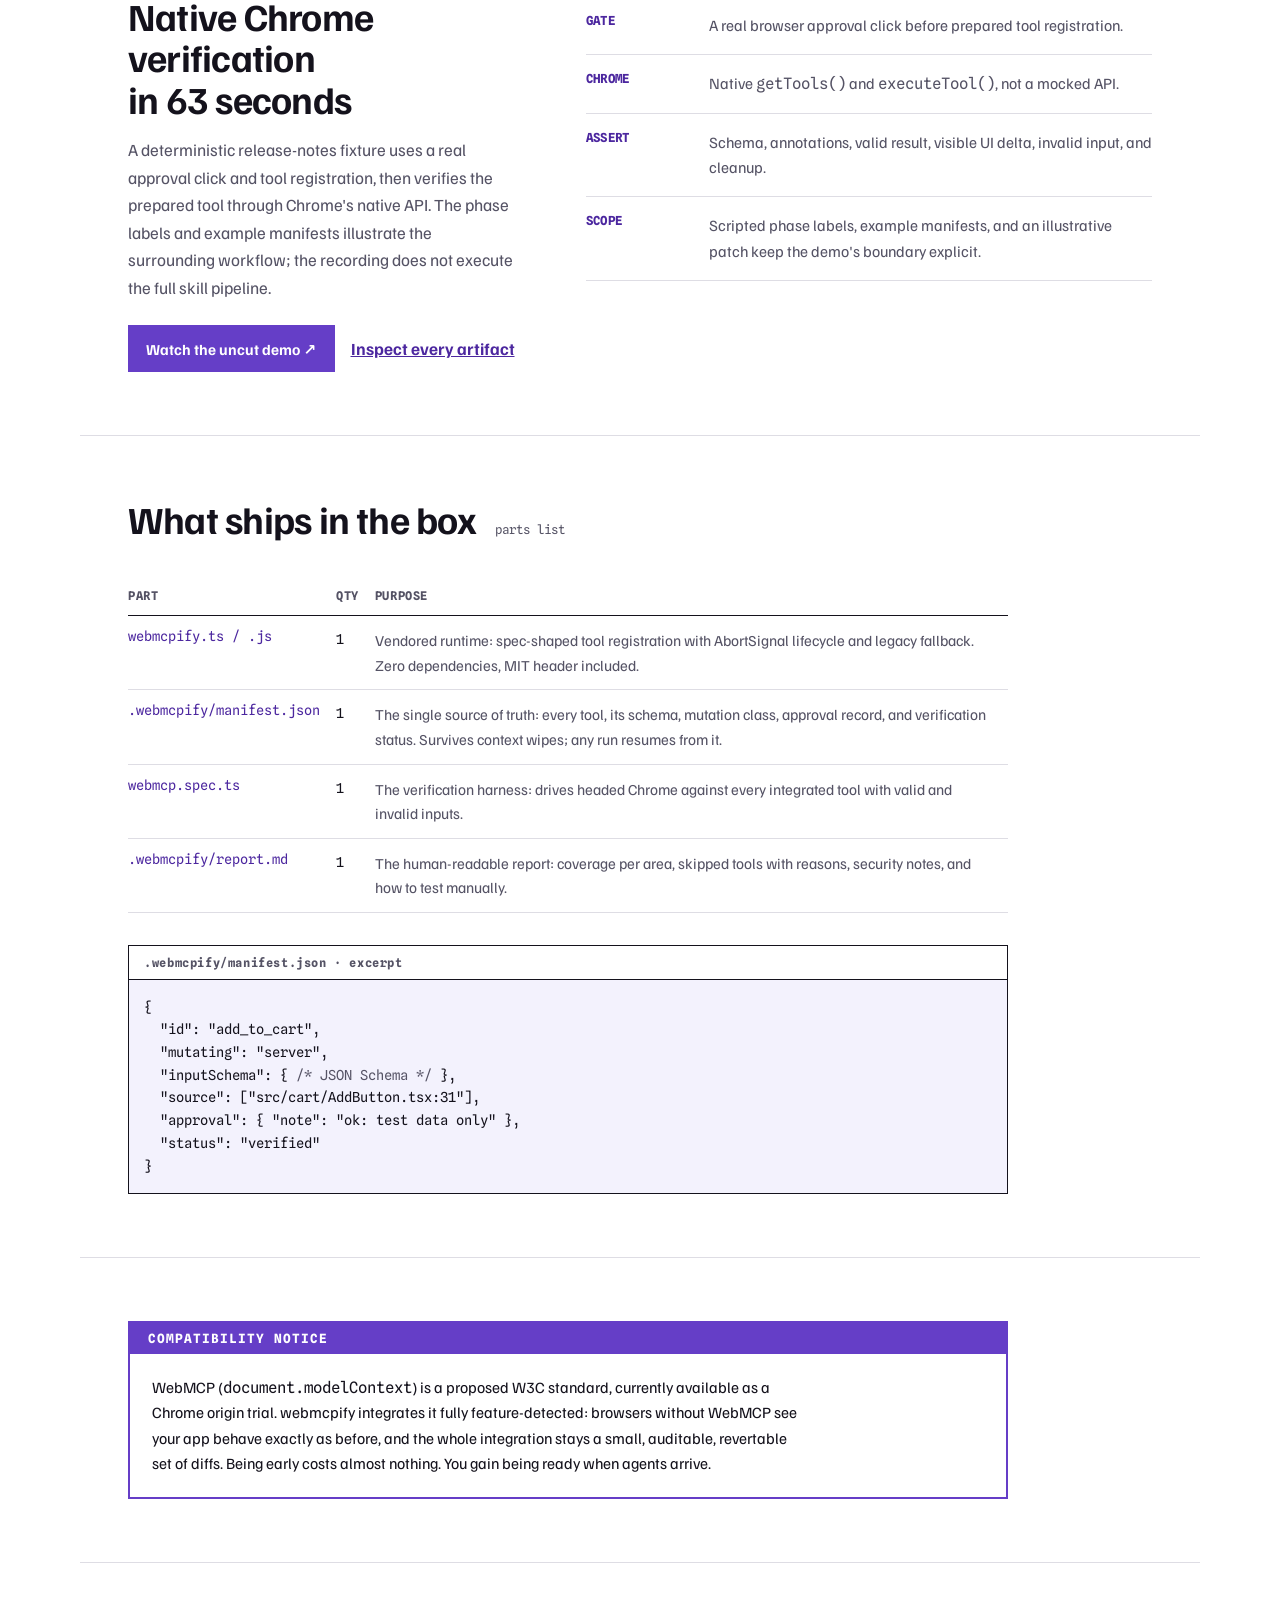
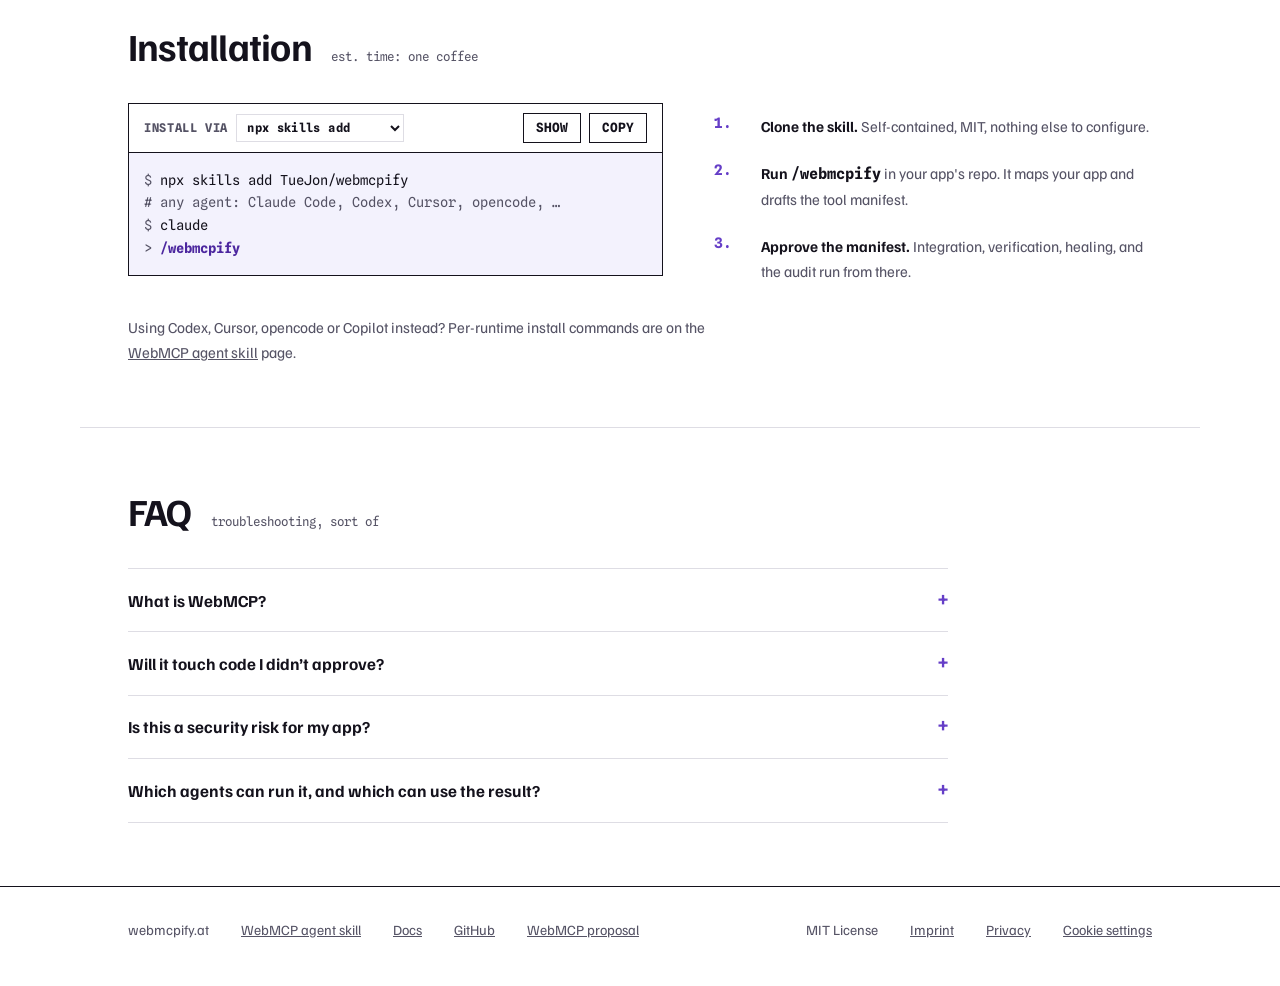
==== commit 1584392c: "feat: document coverage and ChatGPT Site tools" ====
--- a/de/index.html
+++ b/de/index.html
@@ -3,25 +3,25 @@
 <head>
 <meta charset="UTF-8">
 <meta name="viewport" content="width=device-width, initial-scale=1.0">
-<title>webmcpify — der WebMCP-Agent-Skill, der deine Web-App agent-ready macht</title>
-<meta name="description" content="webmcpify ist ein Agent-Skill, der deine bestehende Web-App mit WebMCP verbindet: Inventar, Freigabe, Integration, Verifikation im echten Browser. Open Source, MIT.">
+<title>webmcpify: der WebMCP-Agent-Skill, der deine Web-App agent-ready macht</title>
+<meta name="description" content="webmcpify ist ein WebMCP Agent-Skill für kuratierte Kernabdeckung oder routenweise Parität: Inventar, Freigabe, Integration und Verifikation im echten Browser. Open Source, MIT.">
 <link rel="canonical" href="https://webmcpify.at/de/">
 <meta property="og:type" content="website">
 <meta property="og:url" content="https://webmcpify.at/de/">
 <meta property="og:site_name" content="webmcpify">
-<meta property="og:title" content="webmcpify — der WebMCP-Agent-Skill, der deine Web-App agent-ready macht">
-<meta property="og:description" content="webmcpify ist ein Agent-Skill, der deine bestehende Web-App mit WebMCP verbindet: Inventar, Freigabe, Integration, Verifikation im echten Browser. Open Source, MIT.">
+<meta property="og:title" content="webmcpify: der WebMCP-Agent-Skill, der deine Web-App agent-ready macht">
+<meta property="og:description" content="webmcpify ist ein WebMCP Agent-Skill für kuratierte Kernabdeckung oder routenweise Parität: Inventar, Freigabe, Integration und Verifikation im echten Browser. Open Source, MIT.">
 <meta property="og:image" content="https://webmcpify.at/og.png">
-<meta property="og:image:alt" content="webmcpify — mach deine Web-App agent-ready mit WebMCP">
+<meta property="og:image:alt" content="webmcpify: mach deine Web-App agent-ready mit WebMCP">
 <meta property="og:image:width" content="1200">
 <meta property="og:image:height" content="630">
 <meta property="og:locale" content="de_AT">
 <meta property="og:locale:alternate" content="en_US">
 <meta name="twitter:card" content="summary_large_image">
-<meta name="twitter:title" content="webmcpify — der WebMCP-Agent-Skill, der deine Web-App agent-ready macht">
-<meta name="twitter:description" content="webmcpify ist ein Agent-Skill, der deine bestehende Web-App mit WebMCP verbindet: Inventar, Freigabe, Integration, Verifikation im echten Browser. Open Source, MIT.">
+<meta name="twitter:title" content="webmcpify: der WebMCP-Agent-Skill, der deine Web-App agent-ready macht">
+<meta name="twitter:description" content="webmcpify ist ein WebMCP Agent-Skill für kuratierte Kernabdeckung oder routenweise Parität: Inventar, Freigabe, Integration und Verifikation im echten Browser. Open Source, MIT.">
 <meta name="twitter:image" content="https://webmcpify.at/og.png">
-<meta name="twitter:image:alt" content="webmcpify — mach deine Web-App agent-ready mit WebMCP">
+<meta name="twitter:image:alt" content="webmcpify: mach deine Web-App agent-ready mit WebMCP">
 <link rel="icon" href="/favicon.svg" type="image/svg+xml">
 <link rel="icon" href="/favicon.ico" sizes="16x16 32x32 48x48">
 <link rel="icon" href="/icon-192.png" type="image/png" sizes="192x192">
@@ -41,7 +41,7 @@
   "@type": "SoftwareApplication",
   "name": "webmcpify",
   "url": "https://webmcpify.at/",
-  "description": "webmcpify is an agent skill that wires your existing web app into WebMCP: inventory, approval, integration, real-browser verification. Open source, MIT.",
+  "description": "webmcpify is a WebMCP agent skill for curated core coverage or route-by-route parity: inventory, approval, integration and real-browser verification. Open source, MIT.",
   "applicationCategory": "DeveloperApplication",
   "operatingSystem": "Any (agent skill for Claude Code, Codex, Cursor, opencode, GitHub Copilot and other skill-loading agents)",
   "license": "https://opensource.org/license/MIT",
@@ -51,7 +51,7 @@
   "sameAs": ["https://github.com/TueJon/webmcpify"]
 }
 </script>
-<script type="application/ld+json" id="faq-schema">{"@context": "https://schema.org", "@type": "FAQPage", "mainEntity": [{"@type": "Question", "name": "Was ist WebMCP?", "acceptedAnswer": {"@type": "Answer", "text": "Ein vorgeschlagener Webstandard (W3C Web Machine Learning CG), mit dem eine Seite typisierte Tools registriert, die Browser-KI-Agents aufrufen können, statt dein DOM zu scrapen. Läuft aktuell als Chrome Origin Trial."}}, {"@type": "Question", "name": "Fasst webmcpify Code an, den ich nicht freigegeben habe?", "acceptedAnswer": {"@type": "Answer", "text": "Nein. Jeder Diff-Hunk muss einem freigegebenen Tool oder dokumentiertem Setup zuordenbar sein; alles andere flaggt die Audit-Phase im Report. Dateien, die vor dem Run dirty waren, werden nie angefasst."}}, {"@type": "Question", "name": "Ist das ein Sicherheitsrisiko für meine App?", "acceptedAnswer": {"@type": "Answer", "text": "Tools dürfen nur Code-Pfade aufrufen, die deine UI ohnehin nutzt: gleiche Endpoints, gleiche Validierung, gleiche Auth. Dein Server bleibt die einzige Trust Boundary. Mutierende Tools brauchen zusätzlich explizite Freigabe pro Tool; destruktive oder Zahlungs-Aktionen werden in einer Erstintegration nie exponiert."}}, {"@type": "Question", "name": "Welche Agents können webmcpify ausführen, und welche das Ergebnis nutzen?", "acceptedAnswer": {"@type": "Answer", "text": "Er läuft in jedem Agent, der Skills lädt — Claude Code, Codex, Cursor, opencode, Copilot. Das Ergebnis ist reine, dependency-freie WebMCP-Integration: jeder Browser-Agent, der WebMCP spricht, kann deine Tools aufrufen."}}]}</script>
+<script type="application/ld+json" id="faq-schema">{"@context": "https://schema.org", "@type": "FAQPage", "mainEntity": [{"@type": "Question", "name": "Was ist WebMCP?", "acceptedAnswer": {"@type": "Answer", "text": "Ein vorgeschlagener Webstandard (W3C Web Machine Learning CG), mit dem eine Seite typisierte Tools registriert, die Browser-KI-Agents aufrufen können, statt dein DOM zu scrapen. Läuft aktuell als Chrome Origin Trial."}}, {"@type": "Question", "name": "Fasst webmcpify Code an, den ich nicht freigegeben habe?", "acceptedAnswer": {"@type": "Answer", "text": "Nein. Jeder Diff-Hunk muss einem freigegebenen Tool oder dokumentiertem Setup zuordenbar sein; alles andere flaggt die Audit-Phase im Report. Dateien, die vor dem Run dirty waren, werden nie angefasst."}}, {"@type": "Question", "name": "Ist das ein Sicherheitsrisiko für meine App?", "acceptedAnswer": {"@type": "Answer", "text": "Tools dürfen nur Code-Pfade aufrufen, die deine UI ohnehin nutzt: gleiche Endpoints, Validierung und Auth. Der Server bleibt die Trust Boundary. Server-Mutationen brauchen Freigabe pro Tool; Auth-, Signup-, Billing-, Zahlungs- und Credential-ausgebende Tools sind ausgeschlossen. Eine irreversible Löschung darf nur die bestehende Bestätigungs-UI der App öffnen."}}, {"@type": "Question", "name": "Welche Agents können webmcpify ausführen, und welche das Ergebnis nutzen?", "acceptedAnswer": {"@type": "Answer", "text": "Er läuft in jedem Agent, der Skills lädt — Claude Code, Codex, Cursor, opencode, Copilot. Das Ergebnis ist reine, dependency-freie WebMCP-Integration: jeder Browser-Agent, der WebMCP spricht, kann deine Tools aufrufen."}}]}</script>
 <link rel="stylesheet" href="/fonts/fonts.css">
 <style>
   :root {
@@ -319,6 +319,7 @@
     <a class="ghost" href="#procedure"><span lang="en">Procedure</span><span lang="de">Ablauf</span></a>
     <a class="ghost" href="#proof"><span lang="en">Proof</span><span lang="de">Beleg</span></a>
     <a class="ghost" href="/webmcp-agent-skill/"><span lang="en">Agent skill</span><span lang="de">Agent-Skill</span></a>
+    <a class="ghost" href="/docs/">Docs</a>
     <a class="ghost" href="#faq">FAQ</a>
     <div class="lang-toggle" role="group" aria-label="Sprache">
       <button type="button" data-set-lang="en" aria-pressed="false">EN</button>
@@ -424,14 +425,14 @@
       <li>
         <span class="no">01</span>
         <h3>DETECT</h3>
-        <p><span lang="en">Identifies your stack, build commands, auth model, and how the app starts locally.</span>
-        <span lang="de">Erkennt Stack, Build-Kommandos, Auth-Modell und wie die App lokal startet.</span></p>
+        <p><span lang="en">Records your stack, secure context, backend and CORS origins, auth model, and a required coverage target.</span>
+        <span lang="de">Erfasst Stack, Secure Context, Backend- und CORS-Origins, Auth-Modell und ein verpflichtendes Abdeckungsziel.</span></p>
       </li>
       <li>
         <span class="no">02</span>
         <h3>INVENTORY</h3>
-        <p><span lang="en">Maps every user action area by area and drafts one candidate tool per action, with schema, examples, and expected outcome. Zero code changes.</span>
-        <span lang="de">Erfasst jede User-Aktion Bereich für Bereich und entwirft pro Aktion ein Kandidaten-Tool mit Schema, Beispielen und erwartetem Ergebnis. Null Code-Änderungen.</span></p>
+        <p><span lang="en">Builds a route map for curated core coverage or a route-by-route interaction census for parity. Every omission needs a reason; tool count alone is not proof. Zero code changes.</span>
+        <span lang="de">Erstellt für kuratierte Kernabdeckung eine Route Map oder für Parität eine Interaktionsinventur jeder Route. Jede Auslassung braucht einen Grund; die Tool-Anzahl allein ist kein Beweis. Null Code-Änderungen.</span></p>
       </li>
       <li class="gate">
         <span class="no">03</span>
@@ -454,8 +455,8 @@
       <li>
         <span class="no">06</span>
         <h3>HEAL</h3>
-        <p><span lang="en">Fixes failed tools (implementation only, never the approved contract) and re-verifies everything. Three strikes and a tool is escalated to you, never silently dropped.</span>
-        <span lang="de">Repariert fehlgeschlagene Tools (nur Implementierung, nie den freigegebenen Vertrag) und re-verifiziert alles. Nach drei Versuchen wird eskaliert, nie still verworfen.</span></p>
+        <p><span lang="en">Classifies each failure before repair, so shared contract or environment defects do not burn one attempt per tool. Implementation fixes are re-verified; approved contracts stay fixed.</span>
+        <span lang="de">Klassifiziert jeden Fehler vor der Reparatur, damit gemeinsame Contract- oder Environment-Defekte nicht pro Tool einen Versuch verbrauchen. Implementierungsfixes werden erneut verifiziert; freigegebene Contracts bleiben unverändert.</span></p>
       </li>
       <li>
         <span class="no">07</span>
@@ -530,14 +531,14 @@
     </table></div>
     <figure class="cmd" style="max-width: 880px; margin-top: 2rem;">
       <div class="cmd-label">
-        <span>.webmcpify/manifest.json — <span lang="en">excerpt</span><span lang="de">Auszug</span></span>
+        <span>.webmcpify/manifest.json · <span lang="en">excerpt</span><span lang="de">Auszug</span></span>
       </div>
       <pre><code>{
   "id": "add_to_cart",
   "mutating": "server",
   "inputSchema": { <span style="color: var(--muted);">/* JSON Schema */</span> },
   "source": ["src/cart/AddButton.tsx:31"],
-  "approval": { "note": "ok — test data only" },
+  "approval": { "note": "ok: test data only" },
   "status": "verified"
 }</code></pre>
     </figure>
@@ -652,8 +653,8 @@
       </details>
       <details>
         <summary><span lang="en">Is this a security risk for my app?</span><span lang="de">Ist das ein Sicherheitsrisiko für meine App?</span></summary>
-        <p><span lang="en">Tools may only call code paths your UI already uses: same endpoints, same validation, same auth. Your server remains the only trust boundary. Mutating tools additionally require explicit per-tool human approval, and destructive or payment actions are never exposed in a first integration.</span>
-        <span lang="de">Tools dürfen nur Code-Pfade aufrufen, die deine UI ohnehin nutzt: gleiche Endpoints, gleiche Validierung, gleiche Auth. Dein Server bleibt die einzige Trust Boundary. Mutierende Tools brauchen zusätzlich explizite Freigabe pro Tool; destruktive oder Zahlungs-Aktionen werden in einer Erstintegration nie exponiert.</span></p>
+        <p><span lang="en">Tools may only call code paths your UI already uses: same endpoints, validation and auth. The server remains the trust boundary. Server mutations need per-tool approval; auth, signup, billing, payment and credential-returning tools are excluded. An irreversible delete can only open the app's own confirmation UI.</span>
+        <span lang="de">Tools dürfen nur Code-Pfade aufrufen, die deine UI ohnehin nutzt: gleiche Endpoints, Validierung und Auth. Der Server bleibt die Trust Boundary. Server-Mutationen brauchen Freigabe pro Tool; Auth-, Signup-, Billing-, Zahlungs- und Credential-ausgebende Tools sind ausgeschlossen. Eine irreversible Löschung darf nur die bestehende Bestätigungs-UI der App öffnen.</span></p>
       </details>
       <details>
         <summary><span lang="en">Which agents can run it, and which can use the result?</span><span lang="de">Welche Agents führen es aus, und welche nutzen das Ergebnis?</span></summary>
@@ -668,6 +669,7 @@
   <div class="wrap foot">
     <span>webmcpify.at</span>
     <a href="/webmcp-agent-skill/"><span lang="en">WebMCP agent skill</span><span lang="de">WebMCP Agent-Skill</span></a>
+    <a href="/docs/">Docs</a>
     <a data-measure="github-outbound" href="https://github.com/TueJon/webmcpify" target="_blank" rel="noopener">GitHub</a>
     <a href="https://webmachinelearning.github.io/webmcp/" target="_blank" rel="noopener">WebMCP <span lang="en">proposal</span><span lang="de">Proposal</span></a>
     <span class="fill"></span>
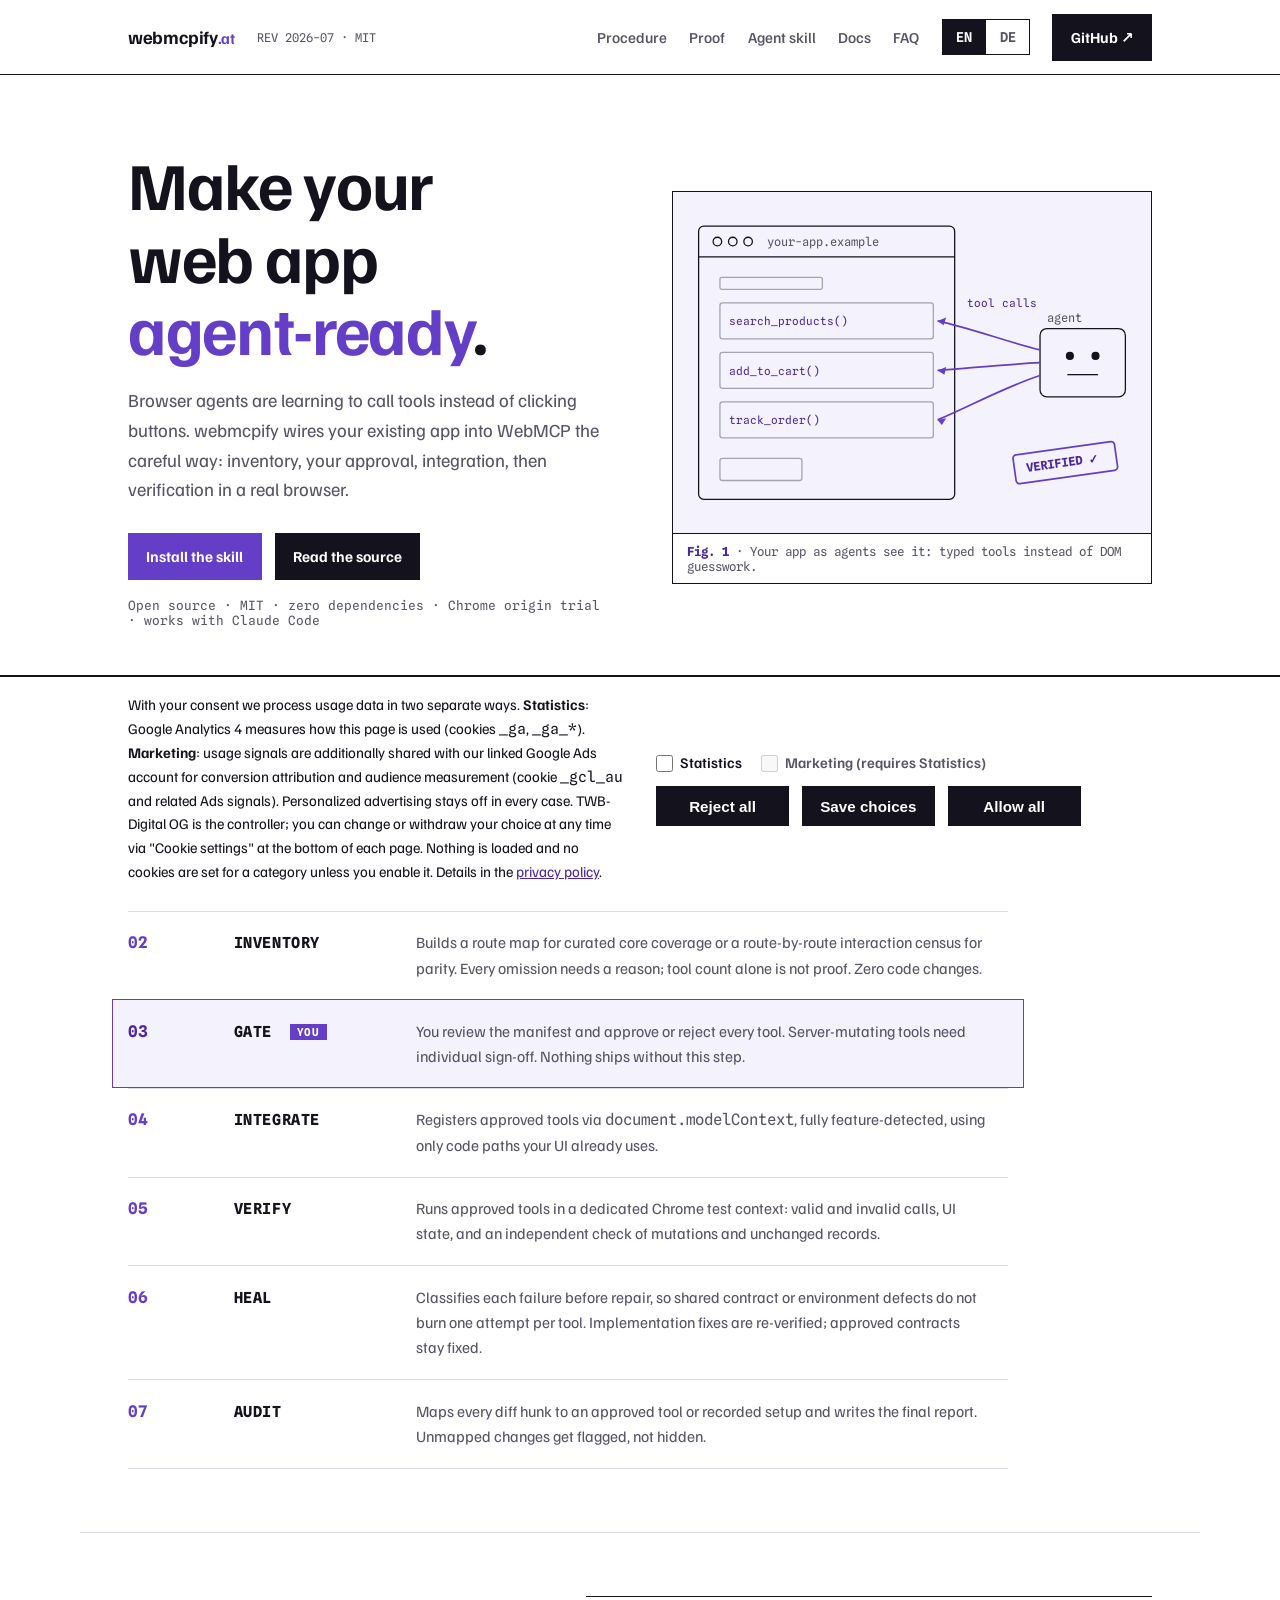
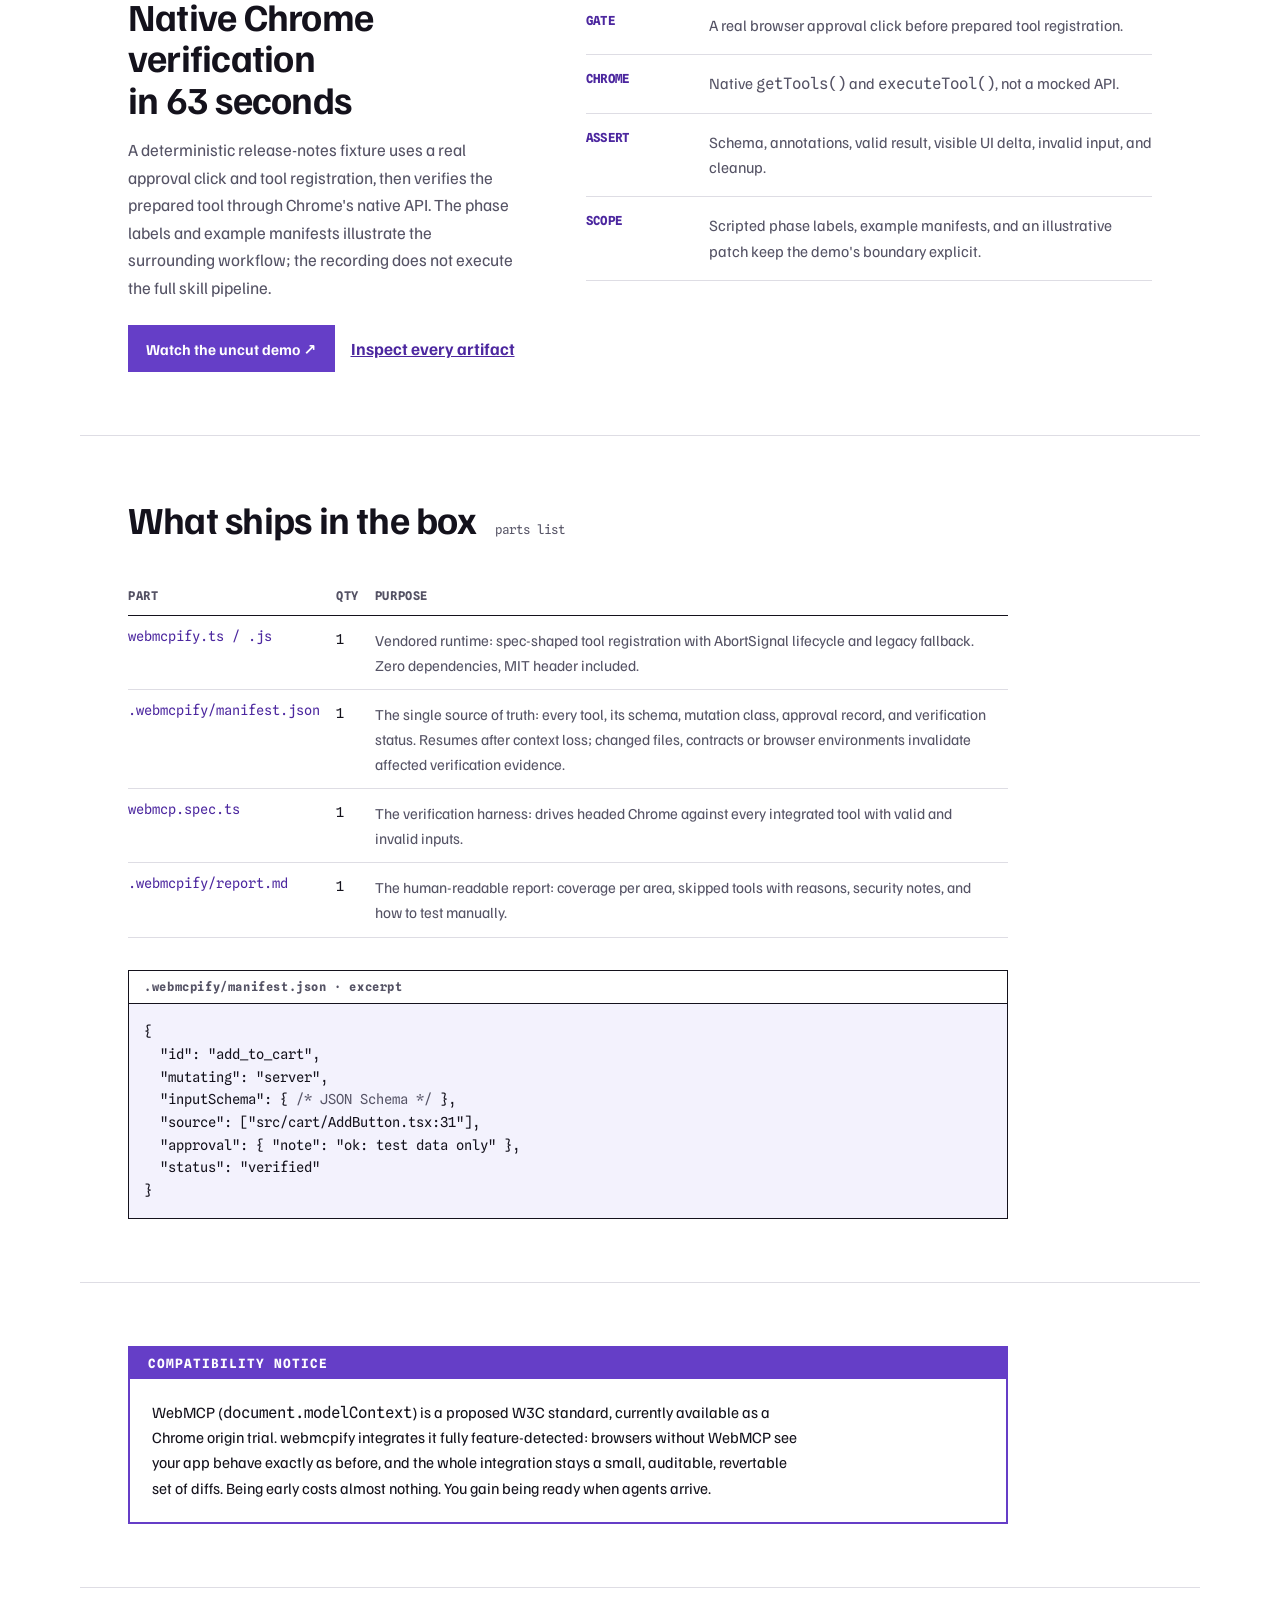
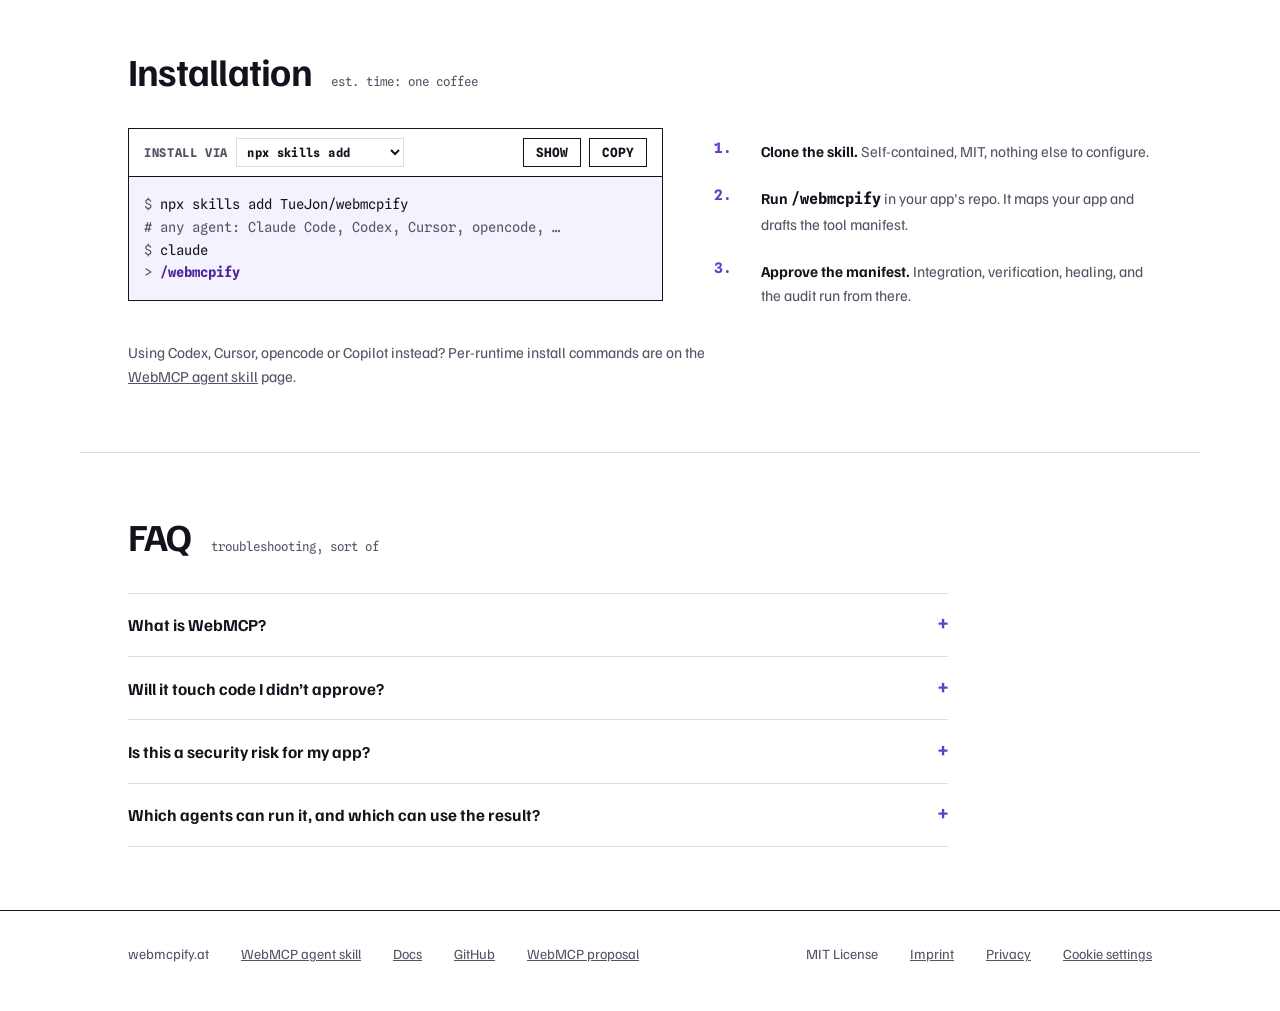
==== commit 8971d33d: "docs: explain evidence-aware WebMCP maintenance" ====
--- a/de/index.html
+++ b/de/index.html
@@ -6,6 +6,7 @@
 <title>webmcpify: der WebMCP-Agent-Skill, der deine Web-App agent-ready macht</title>
 <meta name="description" content="webmcpify ist ein WebMCP Agent-Skill für kuratierte Kernabdeckung oder routenweise Parität: Inventar, Freigabe, Integration und Verifikation im echten Browser. Open Source, MIT.">
 <link rel="canonical" href="https://webmcpify.at/de/">
+<link rel="describedby" href="/llms.txt" type="text/markdown">
 <meta property="og:type" content="website">
 <meta property="og:url" content="https://webmcpify.at/de/">
 <meta property="og:site_name" content="webmcpify">
@@ -449,8 +450,8 @@
       <li>
         <span class="no">05</span>
         <h3>VERIFY</h3>
-        <p><span lang="en">Runs every tool in real Chrome: schema check, valid and invalid calls, and the resulting UI state. Pass or fail, per tool.</span>
-        <span lang="de">Führt jedes Tool im echten Chrome aus: Schema-Check, gültige und ungültige Calls, resultierender UI-State. Pass oder Fail, pro Tool.</span></p>
+        <p><span lang="en">Runs approved tools in a dedicated Chrome test context: valid and invalid calls, UI state, and an independent check of mutations and unchanged records.</span>
+        <span lang="de">Führt freigegebene Tools in einem eigenen Chrome-Testkontext aus: gültige und ungültige Calls, UI-State und eine unabhängige Prüfung von Änderungen und unveränderten Datensätzen.</span></p>
       </li>
       <li>
         <span class="no">06</span>
@@ -512,8 +513,8 @@
         <tr>
           <td>.webmcpify/manifest.json</td>
           <td class="qty">1</td>
-          <td><span lang="en">The single source of truth: every tool, its schema, mutation class, approval record, and verification status. Survives context wipes; any run resumes from it.</span>
-          <span lang="de">Die Single Source of Truth: jedes Tool, sein Schema, seine Mutationsklasse, Freigabe und Verifikationsstatus. Übersteht Context-Wipes; jeder Run setzt daran an.</span></td>
+          <td><span lang="en">The single source of truth: every tool, its schema, mutation class, approval record, and verification status. Resumes after context loss; changed files, contracts or browser environments invalidate affected verification evidence.</span>
+          <span lang="de">Die Single Source of Truth: jedes Tool, sein Schema, seine Mutationsklasse, Freigabe und Verifikationsstatus. Setzt nach Kontextverlust fort; geänderte Dateien, Contracts oder Browser-Umgebungen machen betroffene Verifikationsbelege ungültig.</span></td>
         </tr>
         <tr>
           <td>webmcp.spec.ts</td>
